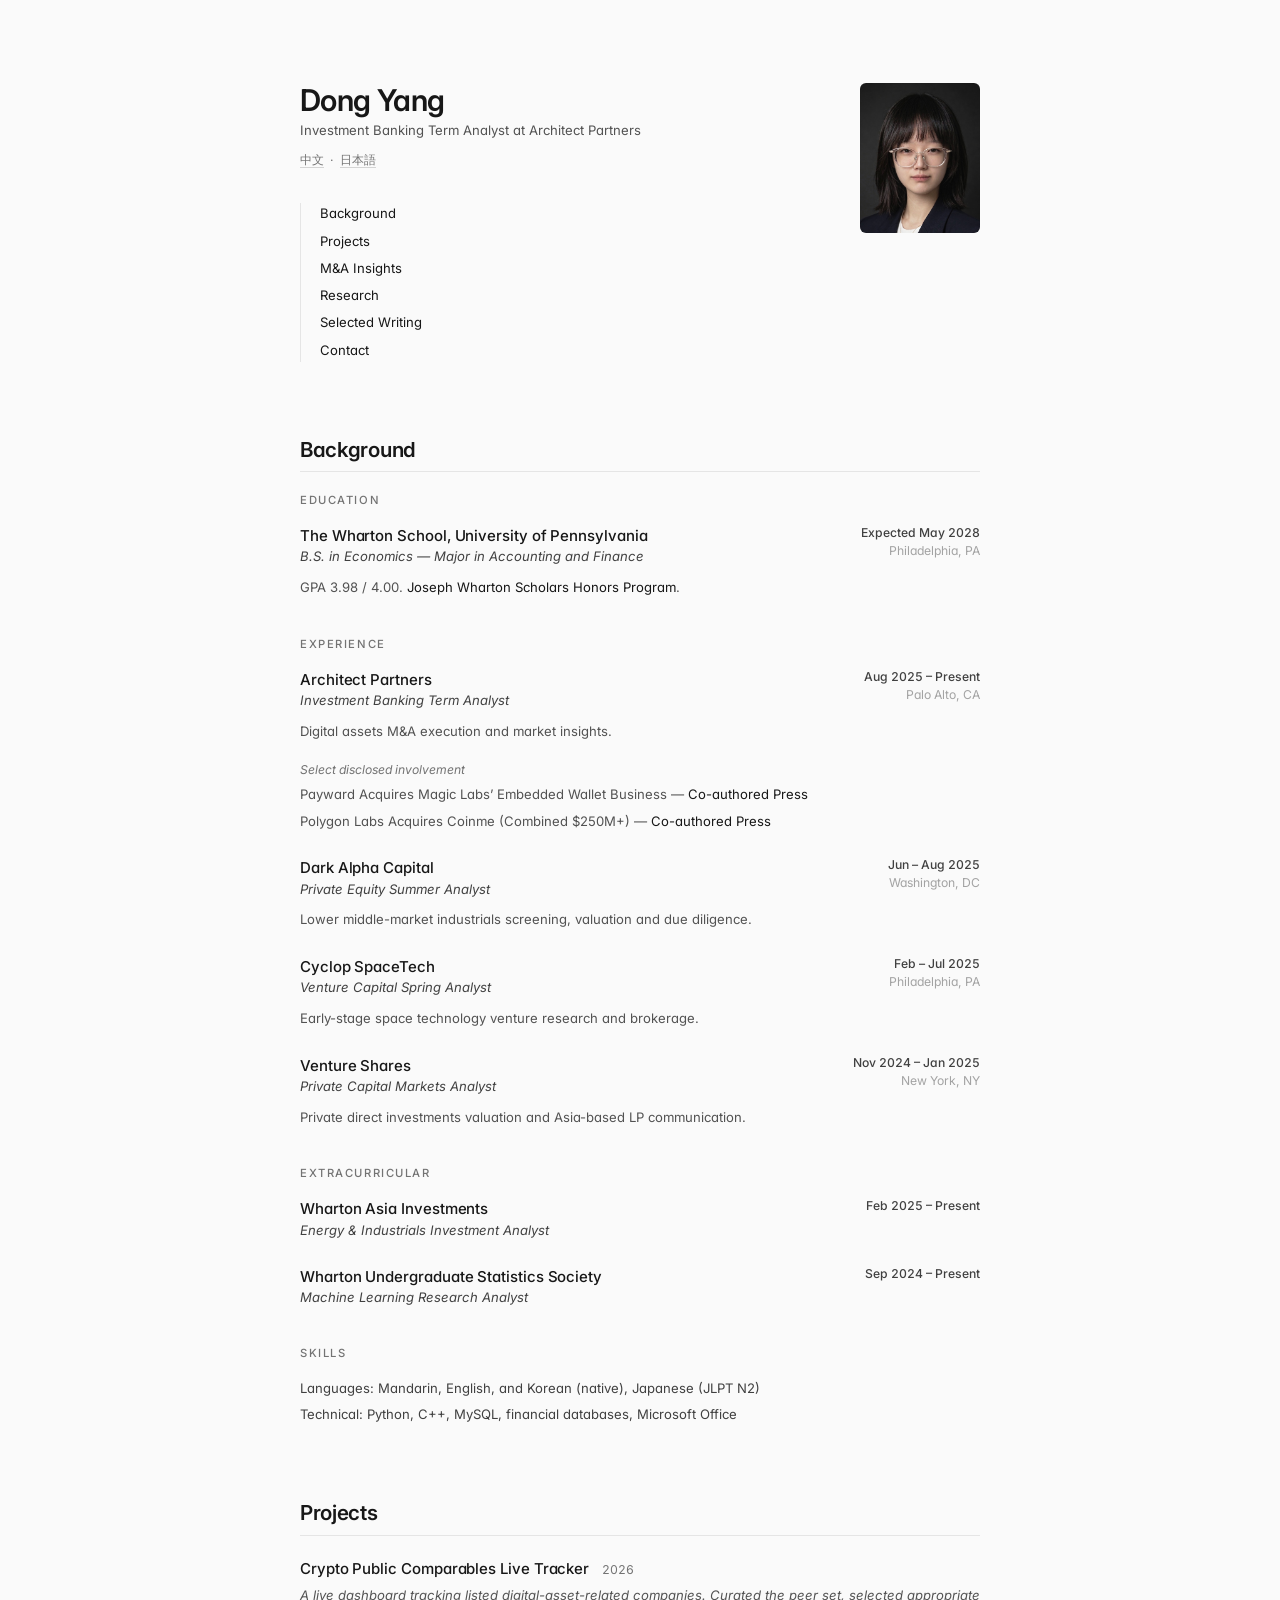
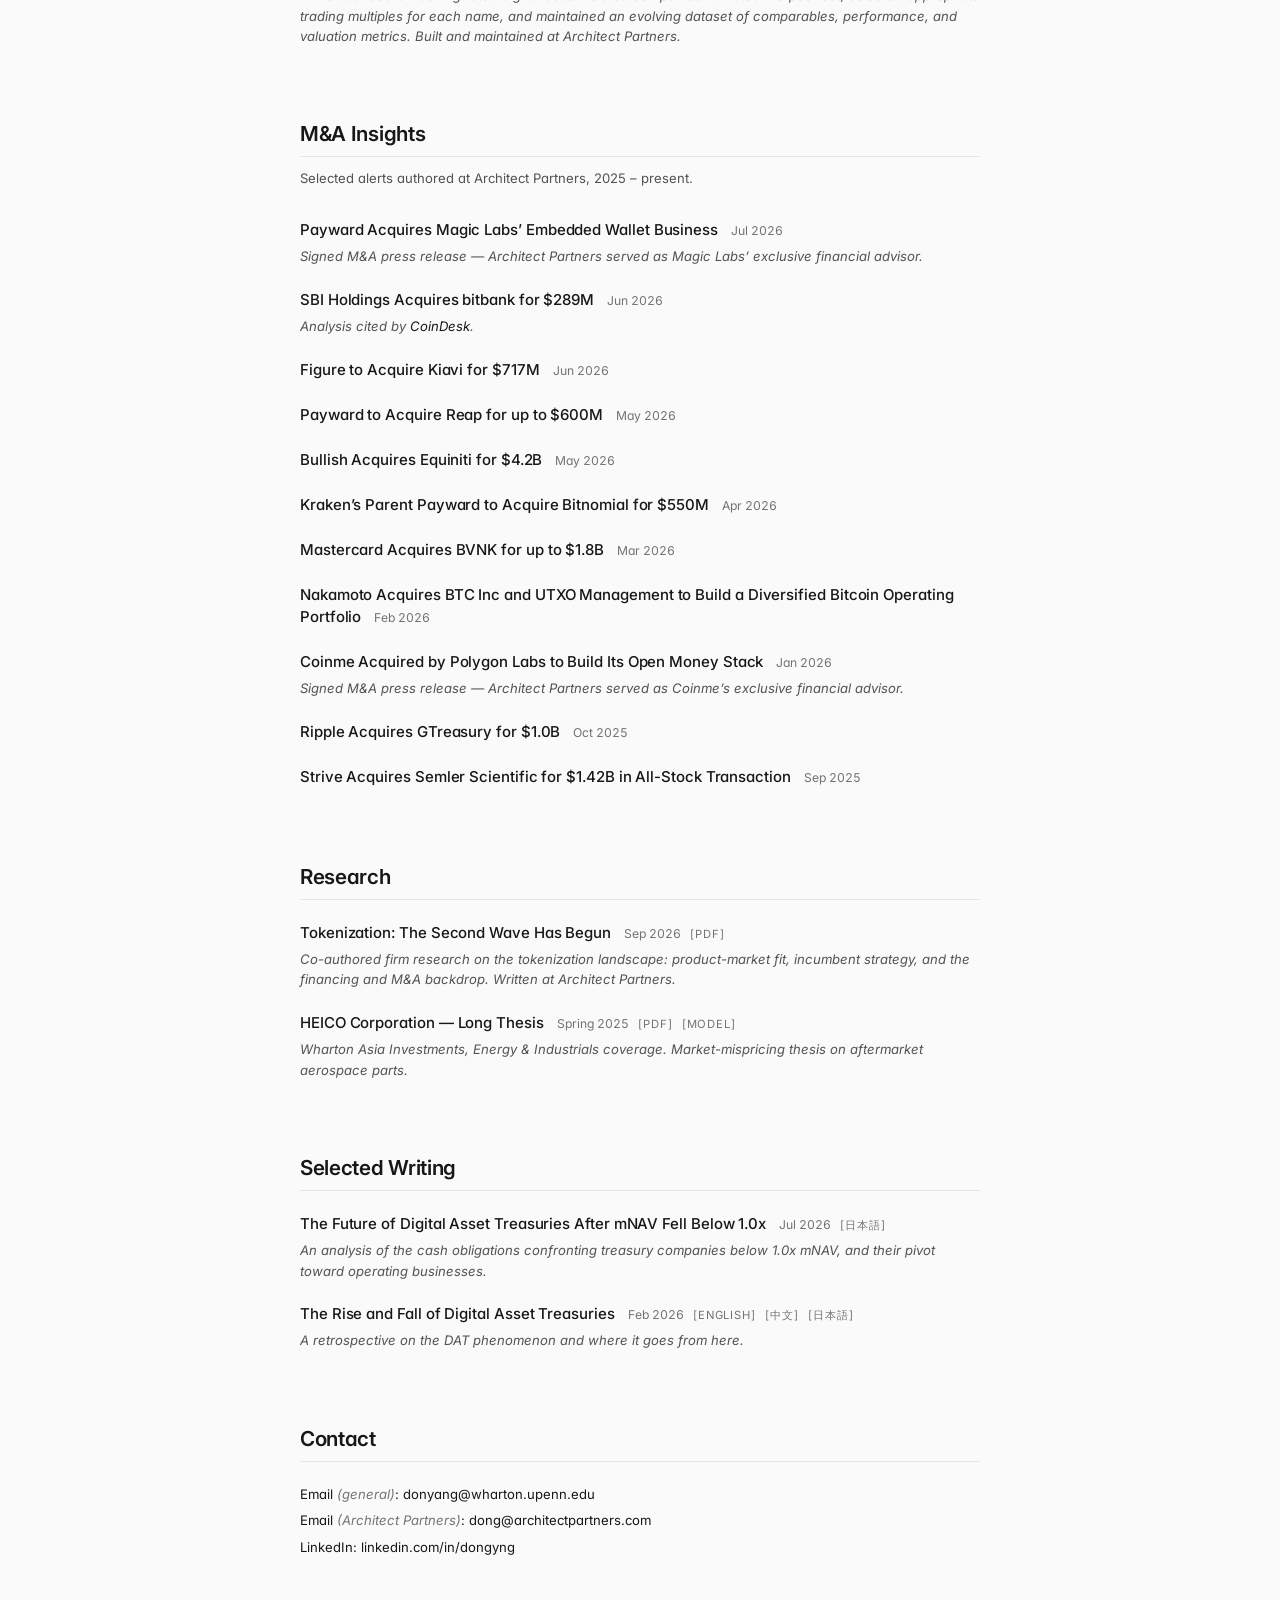
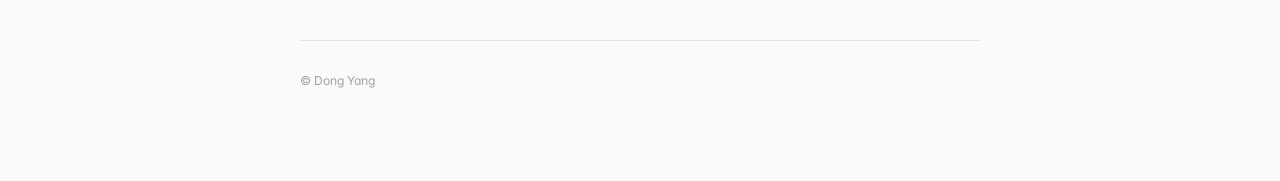
==== index.html @ 2bce7061 "正式上线 Tokenization 报告：恢复 Research/研究/リサーチ 合并栏目，链接更新为 September-14 正式版 Co-Authored-By: Claude Fable 5 " ====
<!DOCTYPE html>
<html lang="en" class="compact">
<head>
<meta charset="UTF-8">
<meta name="viewport" content="width=device-width, initial-scale=1.0">
<title>Dong Yang</title>
<meta name="description" content="Dong Yang — Investment Banking Term Analyst at Architect Partners">

<!-- Google tag (gtag.js) -->
<script async src="https://www.googletagmanager.com/gtag/js?id=G-03P32V69M8"></script>
<script>
  window.dataLayer = window.dataLayer || [];
  function gtag(){dataLayer.push(arguments);}
  gtag('js', new Date());

  gtag('config', 'G-03P32V69M8');
</script>
<!-- End Google tag -->

<link rel="preconnect" href="https://fonts.googleapis.com">
<link rel="preconnect" href="https://fonts.gstatic.com" crossorigin>
<link href="https://fonts.googleapis.com/css2?family=Inter:ital,wght@0,400;0,500;0,600;1,400&display=swap" rel="stylesheet">
<link rel="stylesheet" href="style.css?v=21">
</head>
<body>
<main>

<header class="masthead">
  <div class="masthead-text">
    <h1>Dong Yang</h1>
    <p class="tagline"><em>Investment Banking Term Analyst at Architect Partners</em></p>
    <p class="masthead-download"><a href="zh/">中文</a> &nbsp;·&nbsp; <a href="ja/">日本語</a></p>
    <nav>
      <a href="#background">Background</a>
      <a href="#projects">Projects</a>
      <a href="#insights">M&amp;A Insights</a>
      <a href="#research">Research</a>
      <a href="#writing">Selected Writing</a>
      <a href="#contact">Contact</a>
    </nav>
  </div>
  <img class="masthead-portrait" src="assets/portrait.jpg?v=3" alt="Dong Yang">
</header>

<section id="background">
  <h2>Background</h2>

  <h3 class="section-label">Education</h3>
  <article class="entry">
    <div class="entry-head">
      <div class="entry-head-left">
        <h4><a href="https://www.wharton.upenn.edu/">The Wharton School, <span class="nowrap-mobile">University of Pennsylvania</span></a></h4>
        <p class="subtitle">B.S. in Economics — Major in <span class="nowrap-mobile">Accounting and Finance</span></p>
      </div>
      <div class="entry-meta">
        <span class="date">Expected May 2028</span>
        <span class="location">Philadelphia, PA</span>
      </div>
    </div>
    <p>GPA 3.98 / 4.00. <a class="nowrap-mobile" href="https://undergrad-inside.wharton.upenn.edu/jws/">Joseph Wharton Scholars Honors Program</a>.</p>
  </article>

  <h3 class="section-label">Experience</h3>
  <article class="entry">
    <div class="entry-head">
      <div class="entry-head-left">
        <h4>Architect Partners</h4>
        <p class="role">Investment Banking Term Analyst</p>
      </div>
      <div class="entry-meta">
        <span class="date">Aug 2025 – Present</span>
        <span class="location">Palo Alto, CA</span>
      </div>
    </div>
    <p>Digital assets M&amp;A execution and market insights.</p>
    <p class="entry-subhead">Select disclosed involvement</p>
    <p class="disclosure">Payward Acquires Magic Labs&rsquo; Embedded Wallet Business — <a href="https://architectpartners.com/wp-content/uploads/2026/07/Magic-Labs-_-Payward-MA-Alert.pdf">Co-authored Press</a></p>
    <p class="disclosure">Polygon Labs Acquires Coinme (Combined $250M+) — <a href="https://architectpartners.com/wp-content/uploads/2026/01/Polygon-_-Coinme-MA-Alert.pdf">Co-authored Press</a></p>
  </article>

  <article class="entry">
    <div class="entry-head">
      <div class="entry-head-left">
        <h4>Dark Alpha Capital</h4>
        <p class="role">Private Equity Summer Analyst</p>
      </div>
      <div class="entry-meta">
        <span class="date">Jun – Aug 2025</span>
        <span class="location">Washington, DC</span>
      </div>
    </div>
    <p>Lower middle-market industrials screening, valuation and due diligence.</p>
  </article>

  <article class="entry">
    <div class="entry-head">
      <div class="entry-head-left">
        <h4>Cyclop SpaceTech</h4>
        <p class="role">Venture Capital Spring Analyst</p>
      </div>
      <div class="entry-meta">
        <span class="date">Feb – Jul 2025</span>
        <span class="location">Philadelphia, PA</span>
      </div>
    </div>
    <p>Early-stage space technology venture research and brokerage.</p>
  </article>

  <article class="entry">
    <div class="entry-head">
      <div class="entry-head-left">
        <h4>Venture Shares</h4>
        <p class="role">Private Capital Markets Analyst</p>
      </div>
      <div class="entry-meta">
        <span class="date">Nov 2024 – Jan 2025</span>
        <span class="location">New York, NY</span>
      </div>
    </div>
    <p>Private direct investments valuation and Asia-based LP communication.</p>
  </article>

  <h3 class="section-label">Extracurricular</h3>
  <article class="entry">
    <div class="entry-head">
      <div class="entry-head-left">
        <h4>Wharton Asia Investments</h4>
        <p class="role">Energy &amp; Industrials Investment Analyst</p>
      </div>
      <div class="entry-meta">
        <span class="date">Feb 2025 – Present</span>
      </div>
    </div>
  </article>

  <article class="entry">
    <div class="entry-head">
      <div class="entry-head-left">
        <h4>Wharton Undergraduate Statistics Society</h4>
        <p class="role">Machine Learning Research Analyst</p>
      </div>
      <div class="entry-meta">
        <span class="date">Sep 2024 – Present</span>
      </div>
    </div>
  </article>

  <h3 class="section-label">Skills</h3>
  <p>Languages: Mandarin, English, and Korean (native), Japanese (JLPT N2)</p>
  <p>Technical: Python, C++, MySQL, financial databases, Microsoft Office</p>
</section>

<section id="projects">
  <h2>Projects</h2>

  <ul class="list">
    <li>
      <a href="https://architectpartners.com/insights/?cat=crypto-public-companies-snapshot" class="item-title">Crypto Public Comparables Live Tracker</a>
      <span class="date">2026</span>
      <p class="note"><em>A live dashboard tracking listed digital-asset-related companies. Curated the peer set, selected appropriate trading multiples for each name, and maintained an evolving dataset of comparables, performance, and valuation metrics. Built and maintained at Architect Partners.</em></p>
    </li>
  </ul>
</section>

<section id="insights">
  <h2>M&amp;A Insights</h2>
  <p class="section-intro">Selected alerts authored at Architect Partners, 2025 – present.</p>

  <ul class="list">
    <li>
      <a href="https://architectpartners.com/wp-content/uploads/2026/07/Magic-Labs-_-Payward-MA-Alert.pdf" class="item-title">Payward Acquires Magic Labs&rsquo; Embedded Wallet Business</a>
      <span class="date">Jul 2026</span>
      <p class="note"><em>Signed M&amp;A press release — Architect Partners served as Magic Labs&rsquo; exclusive financial advisor.</em></p>
    </li>
    <li>
      <a href="https://architectpartners.com/wp-content/uploads/2026/06/bitbank-_-SBI-MA-Alert.pdf" class="item-title">SBI Holdings Acquires bitbank for $289M</a>
      <span class="date">Jun 2026</span>
      <p class="note"><em>Analysis cited by <a href="https://www.coindesk.com/business/2026/06/28/sbi-s-usd289-million-bitbank-deal-is-symptomatic-of-japan-s-crypto-consolidation-architect-partners">CoinDesk</a>.</em></p>
    </li>
    <li>
      <a href="https://architectpartners.com/wp-content/uploads/2026/06/Kiavi-_-Figure-MA-Alert.pdf" class="item-title">Figure to Acquire Kiavi for $717M</a>
      <span class="date">Jun 2026</span>
    </li>
    <li>
      <a href="https://architectpartners.com/wp-content/uploads/2026/05/Payward-_-Reap-MA-Alert.pdf" class="item-title">Payward to Acquire Reap for up to $600M</a>
      <span class="date">May 2026</span>
    </li>
    <li>
      <a href="https://architectpartners.com/wp-content/uploads/2026/05/Bullish-_-Equiniti-MA-Alert.pdf" class="item-title">Bullish Acquires Equiniti for $4.2B</a>
      <span class="date">May 2026</span>
    </li>
    <li>
      <a href="https://architectpartners.com/wp-content/uploads/2026/04/Kraken-_-Bitnomial-MA-Alert.pdf" class="item-title">Kraken’s Parent Payward to Acquire Bitnomial for $550M</a>
      <span class="date">Apr 2026</span>
    </li>
    <li>
      <a href="https://architectpartners.com/wp-content/uploads/2026/03/Mastercard-_-BVNK-MA-Alert.pdf" class="item-title">Mastercard Acquires BVNK for up to $1.8B</a>
      <span class="date">Mar 2026</span>
    </li>
    <li>
      <a href="https://architectpartners.com/wp-content/uploads/2026/02/Nakamoto-_-BTC-Inc-UTXO-MA-Alert.pdf" class="item-title">Nakamoto Acquires BTC Inc and UTXO Management to Build a Diversified Bitcoin Operating Portfolio</a>
      <span class="date">Feb 2026</span>
    </li>
    <li>
      <a href="https://architectpartners.com/wp-content/uploads/2026/01/Polygon-_-Coinme-MA-Alert.pdf" class="item-title">Coinme Acquired by Polygon Labs to Build Its Open Money Stack</a>
      <span class="date">Jan 2026</span>
      <p class="note"><em>Signed M&amp;A press release — Architect Partners served as Coinme’s exclusive financial advisor.</em></p>
    </li>
    <li>
      <a href="https://architectpartners.com/wp-content/uploads/2025/10/Ripple-_-GTreasury-MA-Alert.pdf" class="item-title">Ripple Acquires GTreasury for $1.0B</a>
      <span class="date">Oct 2025</span>
    </li>
    <li>
      <a href="https://architectpartners.com/wp-content/uploads/2025/09/Strive-_-Semler-Scientific-MA-Alert.pdf" class="item-title">Strive Acquires Semler Scientific for $1.42B in All-Stock Transaction</a>
      <span class="date">Sep 2025</span>
    </li>
  </ul>
</section>

<section id="research">
  <h2>Research</h2>

  <ul class="list">
    <li>
      <a href="https://architectpartners.com/wp-content/uploads/2026/09/Tokenization_-The-Second-Wave-Has-Begun-September-14-2026.pdf" class="item-title">Tokenization: The Second Wave Has Begun</a>
      <span class="date">Sep 2026</span>
      <a href="https://architectpartners.com/wp-content/uploads/2026/09/Tokenization_-The-Second-Wave-Has-Begun-September-14-2026.pdf" class="pdf-tag">[PDF]</a>
      <p class="note"><em>Co-authored firm research on the tokenization landscape: product-market fit, incumbent strategy, and the financing and M&amp;A backdrop. Written at Architect Partners.</em></p>
    </li>
    <li>
      <a href="assets/research/HEICO-Stock-Pitch-S25.pdf" class="item-title">HEICO Corporation — Long Thesis</a>
      <span class="date">Spring 2025</span>
      <a href="assets/research/HEICO-Stock-Pitch-S25.pdf" class="pdf-tag">[PDF]</a>
      <a href="assets/research/HEICO-Model.xlsx" class="pdf-tag">[Model]</a>
      <p class="note"><em>Wharton Asia Investments, Energy &amp; Industrials coverage. Market-mispricing thesis on aftermarket aerospace parts.</em></p>
    </li>
  </ul>
</section>

<section id="writing">
  <h2>Selected Writing</h2>

  <ul class="list">
    <li>
      <a href="https://note.com/donyang0407/n/n8c57a7855488" class="item-title">The Future of Digital Asset Treasuries After mNAV Fell Below 1.0x</a>
      <span class="date">Jul 2026</span>
      <a href="https://note.com/donyang0407/n/n8c57a7855488" class="pdf-tag">[日本語]</a>
      <p class="note"><em>An analysis of the cash obligations confronting treasury companies below 1.0x mNAV, and their pivot toward operating businesses.</em></p>
    </li>
    <li>
      <a href="writing/dat-rise-and-fall/" class="item-title">The Rise and Fall of Digital Asset Treasuries</a>
      <span class="date">Feb 2026</span>
      <a href="writing/dat-rise-and-fall/" class="pdf-tag">[English]</a>
      <a href="writing/dat-rise-and-fall-zh/" class="pdf-tag">[中文]</a>
      <a href="writing/dat-rise-and-fall-ja/" class="pdf-tag">[日本語]</a>
      <p class="note"><em>A retrospective on the DAT phenomenon and where it goes from here.</em></p>
    </li>
  </ul>
</section>

<section id="contact">
  <h2>Contact</h2>
  <p>Email <em>(general)</em>: <a href="mailto:donyang@wharton.upenn.edu">donyang@wharton.upenn.edu</a></p>
  <p>Email <em>(Architect Partners)</em>: <a href="mailto:dong@architectpartners.com">dong@architectpartners.com</a></p>
  <p>LinkedIn: <a href="https://www.linkedin.com/in/dongyng/">linkedin.com/in/dongyng</a></p>
</section>

<footer>
  <p>&copy; Dong Yang</p>
</footer>

</main>
</body>
</html>
---- style.css ----
/* ============================================
   Dong Yang — personal site
   Typography hierarchy (Inter):
     h1  masthead name           2rem      weight 600
     h2  section heading         1.375rem  weight 600  + hairline rule
     h3  section-label           0.75rem   uppercase tracked, weight 500
     h4  entry title             1rem      weight 500
     body / description          0.9375rem weight 400
     date / location / tag       0.8125rem weight 400  grey
   ============================================ */

html {
  scroll-behavior: smooth;
}

body {
  font-family: "Inter", -apple-system, BlinkMacSystemFont, "Segoe UI", Roboto, Helvetica, Arial, sans-serif;
  font-size: 16px;
  line-height: 1.6;
  color: #171717;
  background: #fafafa;
  margin: 0;
  padding: 0;
  -webkit-font-smoothing: antialiased;
  -moz-osx-font-smoothing: grayscale;
  text-rendering: optimizeLegibility;
  font-feature-settings: "kern", "liga", "cv11";
}

/* Compact scale — one notch smaller overall (English homepage) */
html.compact {
  font-size: 15px;
}

html.compact body {
  font-size: 1rem;
}

main {
  max-width: 680px;
  margin: 0 auto;
  padding: 5.5rem 1.75rem 6rem;
}

/* ---------- Links ---------- */

a {
  color: #171717;
  text-decoration: none;
  border-bottom: 1px solid transparent;
  transition: border-color 120ms ease;
}

a:hover {
  border-bottom-color: #171717;
}

/* ---------- Masthead ---------- */

.masthead {
  display: flex;
  justify-content: space-between;
  align-items: flex-start;
  gap: 2.5rem;
  margin-bottom: 5rem;
}

.masthead-text {
  flex: 1;
  min-width: 0;
}

.masthead-portrait {
  width: 120px;
  height: 150px;
  object-fit: cover;
  border-radius: 6px;
  flex-shrink: 0;
  display: block;
}

.furigana {
  font-size: 0.75rem;
  font-weight: 400;
  color: #a3a3a3;
  letter-spacing: 0.06em;
  margin: 0 0 0.1rem;
  line-height: 1.2;
}

.masthead h1 {
  font-size: 2rem;
  font-weight: 600;
  margin: 0 0 0.2rem;
  letter-spacing: -0.02em;
  line-height: 1.15;
  color: #171717;
}

.masthead h1 .name-romanized {
  font-size: 0.65em;
  font-weight: 500;
  color: #525252;
  letter-spacing: -0.005em;
  margin-left: 0.15em;
}

.masthead .tagline {
  margin: 0 0 0.6rem;
  font-size: 0.875rem;
  color: #525252;
}

.masthead .tagline em {
  font-style: normal;
}

.masthead-download {
  margin: 0 0 2.25rem;
  font-size: 0.8125rem;
  color: #737373;
}

.masthead-download a {
  color: #737373;
  border-bottom: 1px solid #d4d4d4;
}

.masthead-download a:hover {
  color: #171717;
  border-bottom-color: #171717;
}

.masthead nav {
  display: flex;
  flex-direction: column;
  gap: 0.35rem;
  padding-left: 1.25rem;
  border-left: 1px solid #e5e5e5;
}

.masthead nav a {
  font-size: 0.875rem;
  color: #171717;
}

/* ---------- Sections ---------- */

section {
  margin-bottom: 5rem;
}

section > h2 {
  font-size: 1.375rem;
  font-weight: 600;
  margin: 0 0 1.5rem;
  padding-bottom: 0.6rem;
  border-bottom: 1px solid #e5e5e5;
  letter-spacing: -0.015em;
  line-height: 1.25;
  color: #171717;
}

/* Italic descriptive line right under a section h2 */
.section-intro {
  color: #525252;
  font-size: 0.875rem;
  margin: -0.75rem 0 2rem;
}

/* Small-caps labels for internal groups (Education, Experience, Skills…) */
.section-label {
  font-size: 0.75rem;
  font-weight: 500;
  text-transform: uppercase;
  letter-spacing: 0.14em;
  color: #737373;
  margin: 2.75rem 0 1.25rem;
  line-height: 1;
}

section > h2 + .section-label,
.section-intro + .section-label {
  margin-top: 0.25rem;
}

/* ---------- Default paragraph inside a section (e.g. Skills) ---------- */

section > p {
  margin: 0.35rem 0;
  font-size: 0.875rem;
  color: #404040;
  line-height: 1.6;
}

/* ---------- Resume entries ---------- */

.entry {
  margin: 0 0 1.75rem;
}

.entry:last-of-type {
  margin-bottom: 0;
}

.entry-head {
  display: flex;
  justify-content: space-between;
  align-items: flex-start;
  gap: 1.5rem;
  margin-bottom: 0.75rem;
}

.entry-head-left {
  flex: 1;
  min-width: 0;
}

.entry-head h4 {
  font-size: 1rem;
  font-weight: 500;
  margin: 0;
  line-height: 1.4;
  color: #171717;
  letter-spacing: -0.005em;
}

.entry-meta {
  display: flex;
  flex-direction: column;
  align-items: flex-end;
  gap: 0.15rem;
  white-space: nowrap;
  text-align: right;
  flex-shrink: 0;
}

.entry-meta .date {
  font-size: 0.8125rem;
  color: #404040;
  font-variant-numeric: tabular-nums;
  line-height: 1.3;
  white-space: nowrap;
  font-weight: 500;
}

.entry-meta .location {
  font-size: 0.8125rem;
  color: #a3a3a3;
  line-height: 1.3;
  white-space: nowrap;
}

.entry .subtitle,
.entry .role {
  color: #404040;
  font-size: 0.875rem;
  margin: 0.1rem 0 0;
  font-style: italic;
  line-height: 1.4;
}

.entry p.entry-subhead {
  font-style: italic;
  font-size: 0.8125rem;
  color: #737373;
  margin: 1.35rem 0 0.4rem;
  line-height: 1.4;
}

.entry p {
  margin: 0;
  font-size: 0.875rem;
  color: #525252;
  line-height: 1.55;
}

.entry p.disclosure {
  margin-top: 0.4rem;
}

.entry p.disclosure em {
  color: #737373;
  font-style: italic;
}

.entry p.disclosure a {
  white-space: nowrap;
}

.pdf-link {
  margin-top: 2.5rem;
  font-size: 0.875rem;
}

.pdf-link a {
  color: #171717;
  border-bottom: 1px solid #a3a3a3;
}

.pdf-link a:hover {
  border-bottom-color: #171717;
}

/* ---------- Lists (M&A / Research / Writing) ---------- */

.list {
  list-style: none;
  padding: 0;
  margin: 0;
}

.list li {
  margin: 0 0 1.5rem;
  line-height: 1.5;
}

.list li:last-child {
  margin-bottom: 0;
}

.list .item-title {
  font-size: 1rem;
  font-weight: 500;
  color: #171717;
  line-height: 1.4;
  letter-spacing: -0.005em;
}

.list .date {
  font-size: 0.8125rem;
  color: #737373;
  margin-left: 0.6rem;
  white-space: nowrap;
  font-variant-numeric: tabular-nums;
}

.list .pdf-tag {
  font-size: 0.75rem;
  color: #737373;
  text-transform: uppercase;
  letter-spacing: 0.08em;
  margin-left: 0.35rem;
  border-bottom: 1px solid transparent;
}

.list .pdf-tag:hover {
  border-bottom-color: #737373;
}

.list .note {
  color: #525252;
  margin: 0.3rem 0 0;
  font-size: 0.875rem;
  line-height: 1.55;
}

/* ---------- Contact ---------- */

#contact p {
  margin: 0.35rem 0;
  color: #171717;
  font-size: 0.875rem;
}

#contact p em {
  color: #737373;
  font-style: italic;
}

/* ---------- Footer ---------- */

footer {
  margin-top: 5.5rem;
  padding-top: 2rem;
  border-top: 1px solid #e5e5e5;
  font-size: 0.8125rem;
  color: #a3a3a3;
}

footer p {
  margin: 0;
}

/* ---------- CJK typography overrides ---------- */
/* CJK (Chinese / Japanese) has no italic convention — strip it on those pages */
html[lang="zh-CN"] em,
html[lang="zh-CN"] .entry .role,
html[lang="zh-CN"] .entry .subtitle,
html[lang="zh-CN"] .entry p.disclosure em,
html[lang="zh-CN"] .entry p.entry-subhead,
html[lang="zh-CN"] .section-intro,
html[lang="zh-CN"] #contact p em,
html[lang="zh-CN"] .reader-footer p,
html[lang="zh-CN"] .reader article em,
html[lang="ja"] em,
html[lang="ja"] .entry .role,
html[lang="ja"] .entry .subtitle,
html[lang="ja"] .entry p.disclosure em,
html[lang="ja"] .entry p.entry-subhead,
html[lang="ja"] .section-intro,
html[lang="ja"] #contact p em,
html[lang="ja"] .reader-footer p,
html[lang="ja"] .reader article em {
  font-style: normal;
}

/* ---------- Responsive ---------- */

@media (max-width: 600px) {
  /* CJK-specific: reduce base size + open up line-height so Chinese/Japanese
     characters don't feel packed together on narrow screens */
  html[lang="zh-CN"],
  html[lang="ja"] {
    font-size: 15px;
  }

  html[lang="zh-CN"] body,
  html[lang="ja"] body {
    line-height: 1.75;
  }

  main {
    padding: 3.5rem 1.25rem 4rem;
  }

  .masthead {
    gap: 1.25rem;
    margin-bottom: 3.5rem;
  }

  .masthead-portrait {
    width: 80px;
    height: 100px;
  }

  .list .date {
    margin-left: 0;
  }

  .nowrap-mobile {
    white-space: nowrap;
  }

  .masthead h1 {
    font-size: 1.75rem;
  }

  .masthead .tagline {
    margin-bottom: 2rem;
  }

  section {
    margin-bottom: 3.5rem;
  }

  section > h2 {
    font-size: 1.25rem;
    margin-bottom: 1.25rem;
  }

  .entry-head {
    flex-direction: column;
    gap: 0.2rem;
  }

  .entry-meta {
    flex-direction: row;
    align-items: flex-start;
    gap: 0.5rem;
    text-align: left;
  }

  .entry-meta .location::before {
    content: "·";
    margin-right: 0.5rem;
    color: #a3a3a3;
  }

  .section-label {
    margin-top: 2rem;
  }
}
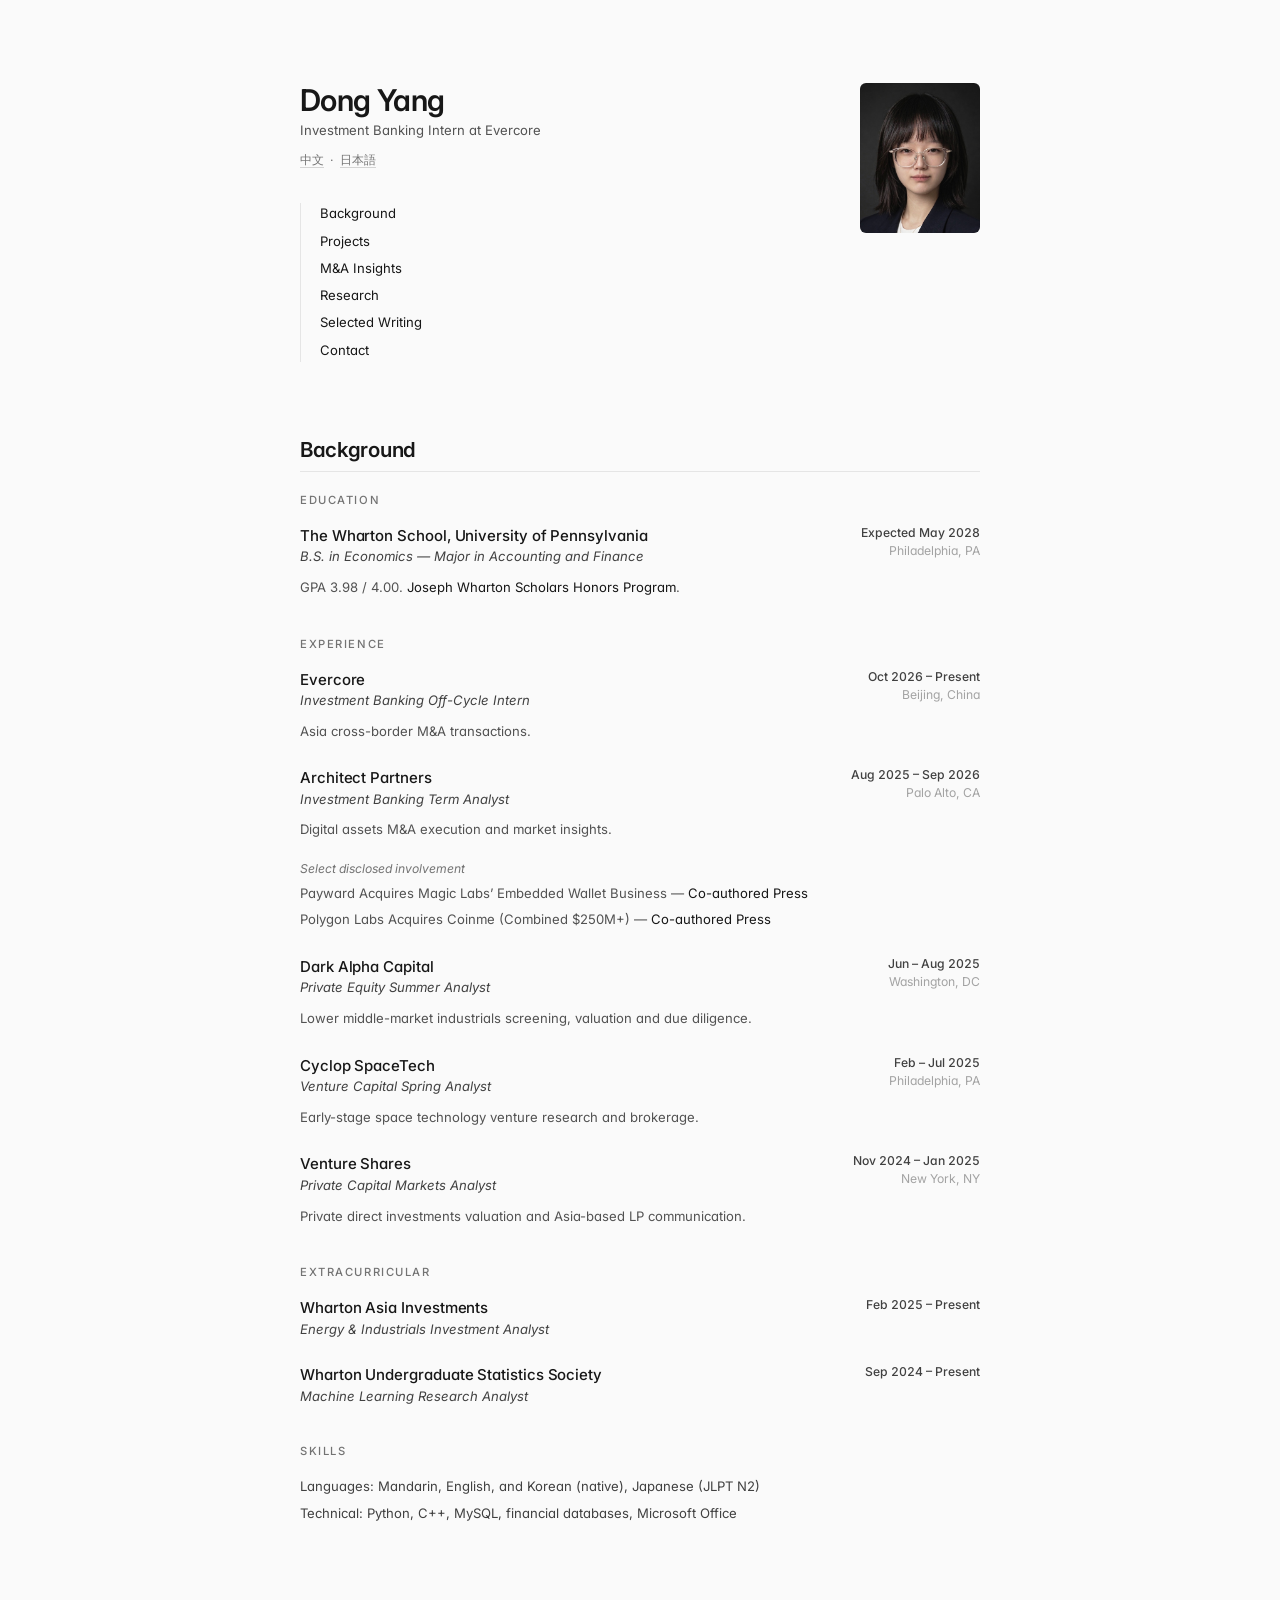
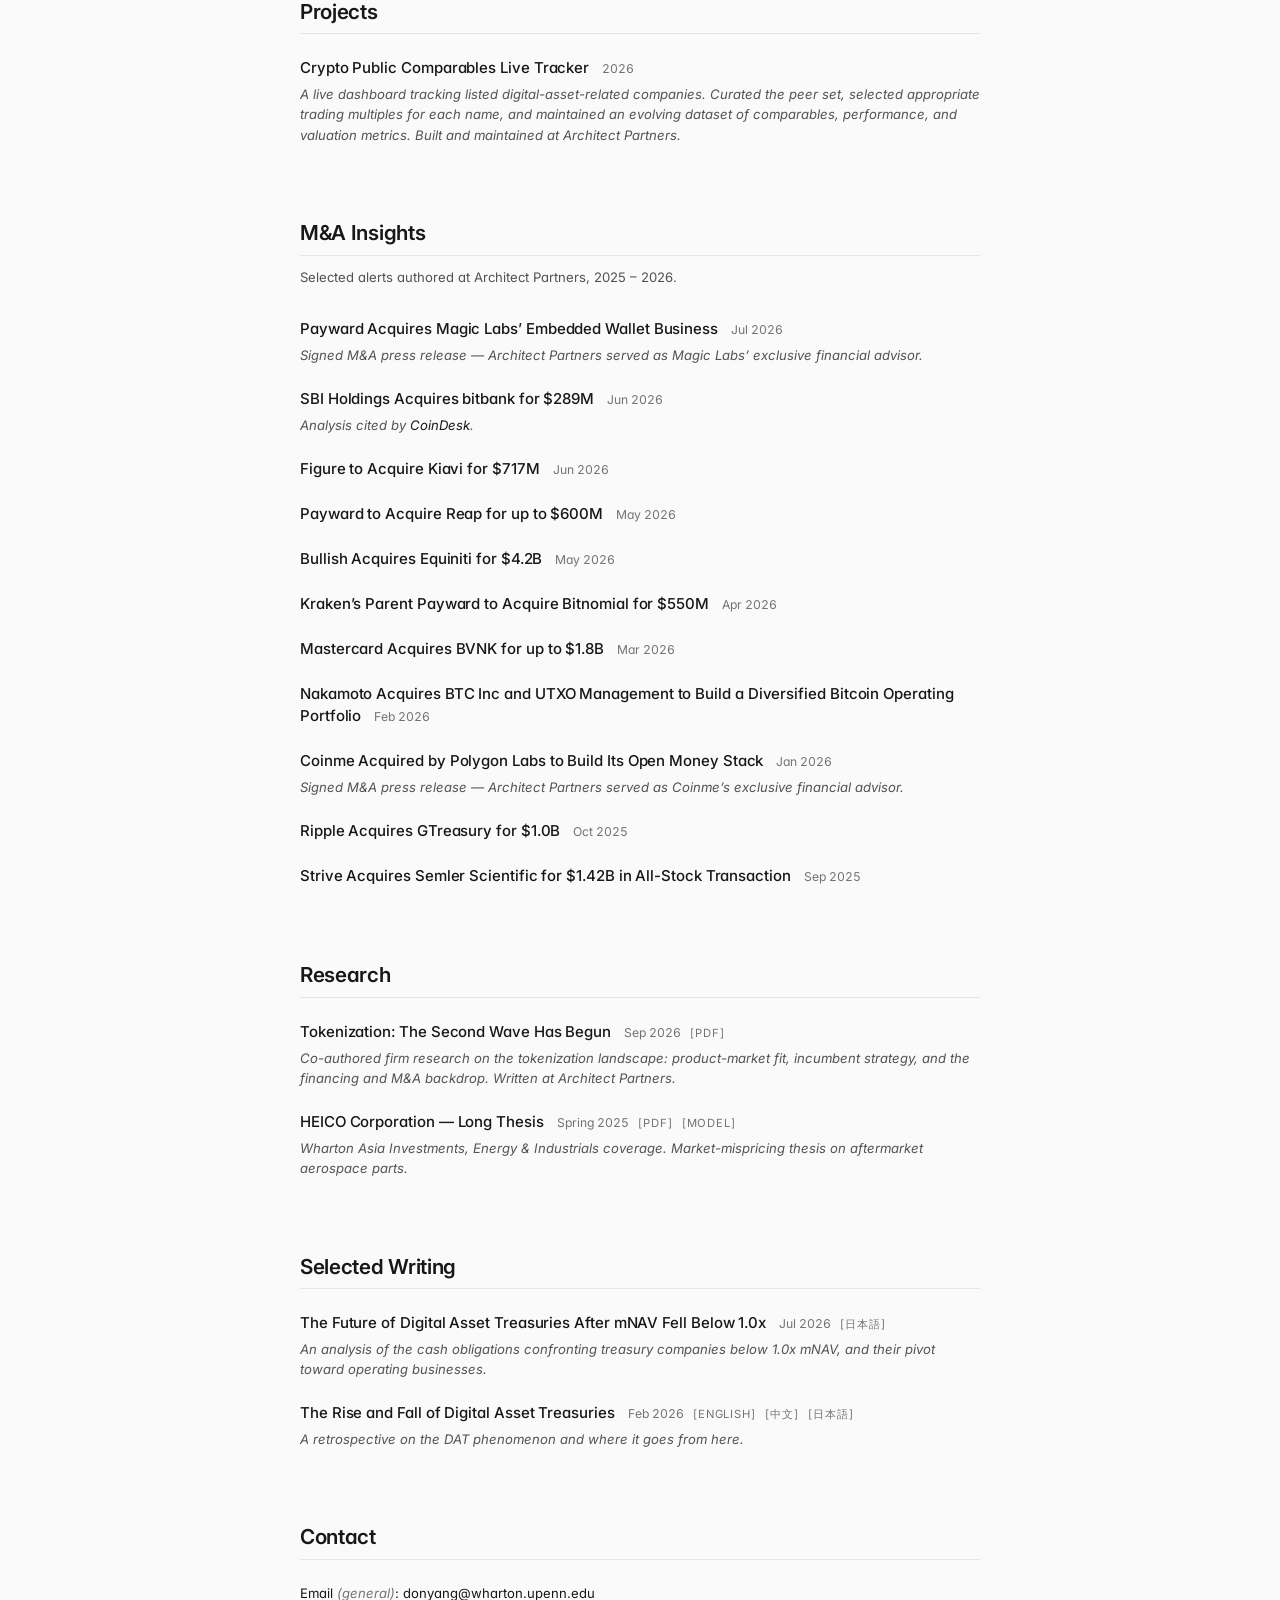
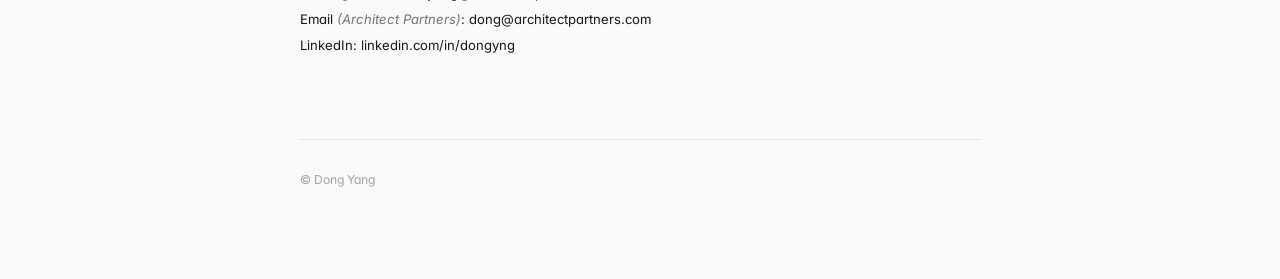
==== commit 9a3c56be: "经历更新：新增 Evercore 投行 Off-Cycle 实习（Oct 2026 至今，北京，亚洲跨境并购）；Architect Partners 结束于 Sep 2026（英/中/日 + arch" ====
--- a/index.html
+++ b/index.html
@@ -4,7 +4,7 @@
 <meta charset="UTF-8">
 <meta name="viewport" content="width=device-width, initial-scale=1.0">
 <title>Dong Yang</title>
-<meta name="description" content="Dong Yang — Investment Banking Term Analyst at Architect Partners">
+<meta name="description" content="Dong Yang — Investment Banking Intern at Evercore">
 
 <!-- Google tag (gtag.js) -->
 <script async src="https://www.googletagmanager.com/gtag/js?id=G-03P32V69M8"></script>
@@ -28,7 +28,7 @@
 <header class="masthead">
   <div class="masthead-text">
     <h1>Dong Yang</h1>
-    <p class="tagline"><em>Investment Banking Term Analyst at Architect Partners</em></p>
+    <p class="tagline"><em>Investment Banking Intern at Evercore</em></p>
     <p class="masthead-download"><a href="zh/">中文</a> &nbsp;·&nbsp; <a href="ja/">日本語</a></p>
     <nav>
       <a href="#background">Background</a>
@@ -64,11 +64,25 @@
   <article class="entry">
     <div class="entry-head">
       <div class="entry-head-left">
+        <h4>Evercore</h4>
+        <p class="role">Investment Banking Off-Cycle Intern</p>
+      </div>
+      <div class="entry-meta">
+        <span class="date">Oct 2026 – Present</span>
+        <span class="location">Beijing, China</span>
+      </div>
+    </div>
+    <p>Asia cross-border M&amp;A transactions.</p>
+  </article>
+
+  <article class="entry">
+    <div class="entry-head">
+      <div class="entry-head-left">
         <h4>Architect Partners</h4>
         <p class="role">Investment Banking Term Analyst</p>
       </div>
       <div class="entry-meta">
-        <span class="date">Aug 2025 – Present</span>
+        <span class="date">Aug 2025 – Sep 2026</span>
         <span class="location">Palo Alto, CA</span>
       </div>
     </div>
@@ -164,7 +178,7 @@
 
 <section id="insights">
   <h2>M&amp;A Insights</h2>
-  <p class="section-intro">Selected alerts authored at Architect Partners, 2025 – present.</p>
+  <p class="section-intro">Selected alerts authored at Architect Partners, 2025 – 2026.</p>
 
   <ul class="list">
     <li>
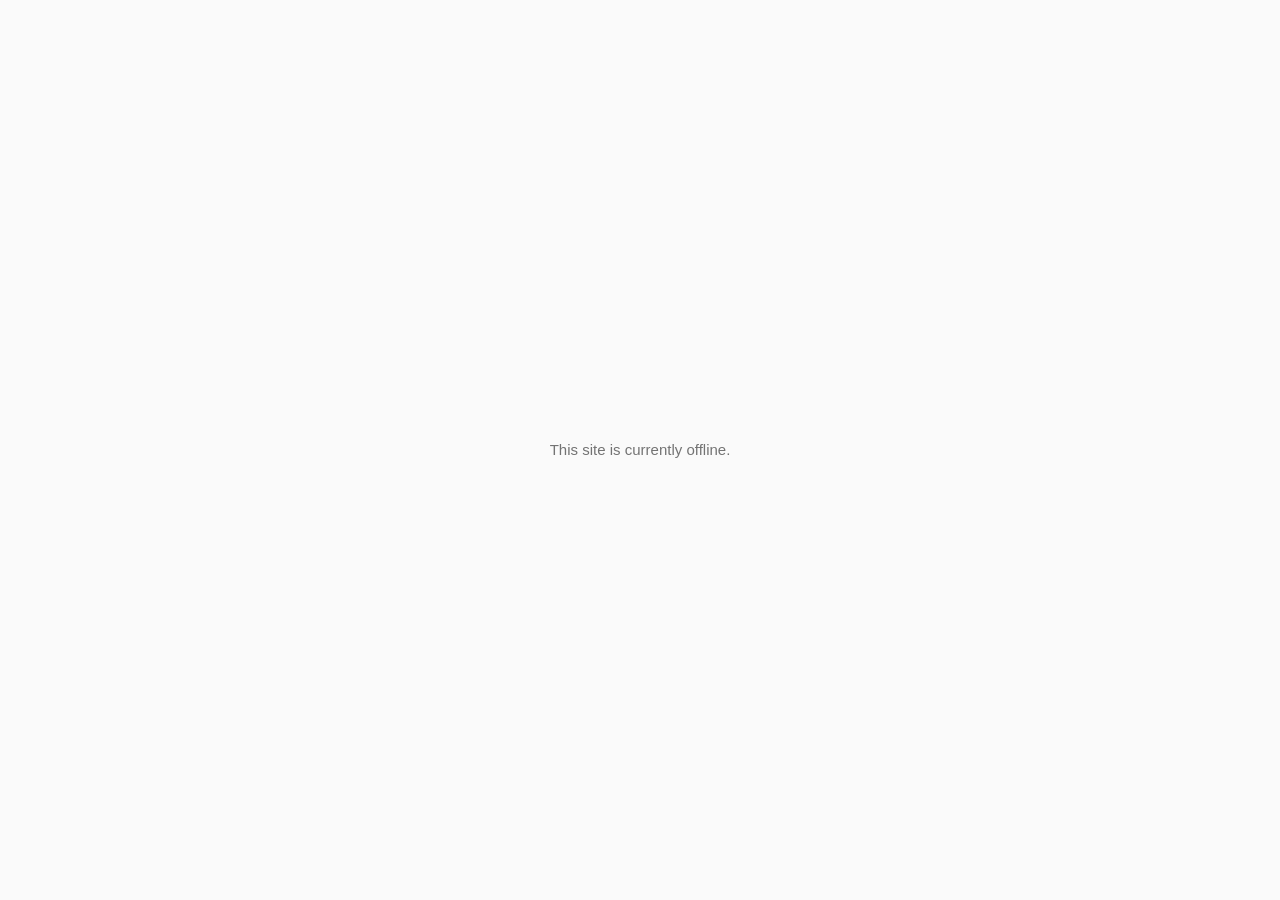
==== commit 77ceffb6: "Take site offline; replace with placeholder Co-Authored-By: Claude Opus 5.5 <noreply@anthropic.com>" ====
--- a/index.html
+++ b/index.html
@@ -1,288 +1,16 @@
 <!DOCTYPE html>
-<html lang="en" class="compact">
+<html lang="en">
 <head>
 <meta charset="UTF-8">
 <meta name="viewport" content="width=device-width, initial-scale=1.0">
-<title>Dong Yang</title>
-<meta name="description" content="Dong Yang — Investment Banking Intern at Evercore">
-
-<!-- Google tag (gtag.js) -->
-<script async src="https://www.googletagmanager.com/gtag/js?id=G-03P32V69M8"></script>
-<script>
-  window.dataLayer = window.dataLayer || [];
-  function gtag(){dataLayer.push(arguments);}
-  gtag('js', new Date());
-
-  gtag('config', 'G-03P32V69M8');
-</script>
-<!-- End Google tag -->
-
-<link rel="preconnect" href="https://fonts.googleapis.com">
-<link rel="preconnect" href="https://fonts.gstatic.com" crossorigin>
-<link href="https://fonts.googleapis.com/css2?family=Inter:ital,wght@0,400;0,500;0,600;1,400&display=swap" rel="stylesheet">
-<link rel="stylesheet" href="style.css?v=21">
+<meta name="robots" content="noindex, noarchive">
+<title>Offline</title>
+<style>
+  html, body { height: 100%; margin: 0; }
+  body { display: flex; align-items: center; justify-content: center; padding: 0 1.25rem; background: #fafafa; color: #737373; font: 15px/1.6 -apple-system, BlinkMacSystemFont, "Segoe UI", Helvetica, Arial, sans-serif; text-align: center; }
+</style>
 </head>
 <body>
-<main>
-
-<header class="masthead">
-  <div class="masthead-text">
-    <h1>Dong Yang</h1>
-    <p class="tagline"><em>Investment Banking Intern at Evercore</em></p>
-    <p class="masthead-download"><a href="zh/">中文</a> &nbsp;·&nbsp; <a href="ja/">日本語</a></p>
-    <nav>
-      <a href="#background">Background</a>
-      <a href="#projects">Projects</a>
-      <a href="#insights">M&amp;A Insights</a>
-      <a href="#research">Research</a>
-      <a href="#writing">Selected Writing</a>
-      <a href="#contact">Contact</a>
-    </nav>
-  </div>
-  <img class="masthead-portrait" src="assets/portrait.jpg?v=3" alt="Dong Yang">
-</header>
-
-<section id="background">
-  <h2>Background</h2>
-
-  <h3 class="section-label">Education</h3>
-  <article class="entry">
-    <div class="entry-head">
-      <div class="entry-head-left">
-        <h4><a href="https://www.wharton.upenn.edu/">The Wharton School, <span class="nowrap-mobile">University of Pennsylvania</span></a></h4>
-        <p class="subtitle">B.S. in Economics — Major in <span class="nowrap-mobile">Accounting and Finance</span></p>
-      </div>
-      <div class="entry-meta">
-        <span class="date">Expected May 2028</span>
-        <span class="location">Philadelphia, PA</span>
-      </div>
-    </div>
-    <p>GPA 3.98 / 4.00. <a class="nowrap-mobile" href="https://undergrad-inside.wharton.upenn.edu/jws/">Joseph Wharton Scholars Honors Program</a>.</p>
-  </article>
-
-  <h3 class="section-label">Experience</h3>
-  <article class="entry">
-    <div class="entry-head">
-      <div class="entry-head-left">
-        <h4>Evercore</h4>
-        <p class="role">Investment Banking Off-Cycle Intern</p>
-      </div>
-      <div class="entry-meta">
-        <span class="date">Oct 2026 – Present</span>
-        <span class="location">Beijing, China</span>
-      </div>
-    </div>
-    <p>Asia cross-border M&amp;A transactions.</p>
-  </article>
-
-  <article class="entry">
-    <div class="entry-head">
-      <div class="entry-head-left">
-        <h4>Architect Partners</h4>
-        <p class="role">Investment Banking Term Analyst</p>
-      </div>
-      <div class="entry-meta">
-        <span class="date">Aug 2025 – Sep 2026</span>
-        <span class="location">Palo Alto, CA</span>
-      </div>
-    </div>
-    <p>Digital assets M&amp;A execution and market insights.</p>
-    <p class="entry-subhead">Select disclosed involvement</p>
-    <p class="disclosure">Payward Acquires Magic Labs&rsquo; Embedded Wallet Business — <a href="https://architectpartners.com/wp-content/uploads/2026/07/Magic-Labs-_-Payward-MA-Alert.pdf">Co-authored Press</a></p>
-    <p class="disclosure">Polygon Labs Acquires Coinme (Combined $250M+) — <a href="https://architectpartners.com/wp-content/uploads/2026/01/Polygon-_-Coinme-MA-Alert.pdf">Co-authored Press</a></p>
-  </article>
-
-  <article class="entry">
-    <div class="entry-head">
-      <div class="entry-head-left">
-        <h4>Dark Alpha Capital</h4>
-        <p class="role">Private Equity Summer Analyst</p>
-      </div>
-      <div class="entry-meta">
-        <span class="date">Jun – Aug 2025</span>
-        <span class="location">Washington, DC</span>
-      </div>
-    </div>
-    <p>Lower middle-market industrials screening, valuation and due diligence.</p>
-  </article>
-
-  <article class="entry">
-    <div class="entry-head">
-      <div class="entry-head-left">
-        <h4>Cyclop SpaceTech</h4>
-        <p class="role">Venture Capital Spring Analyst</p>
-      </div>
-      <div class="entry-meta">
-        <span class="date">Feb – Jul 2025</span>
-        <span class="location">Philadelphia, PA</span>
-      </div>
-    </div>
-    <p>Early-stage space technology venture research and brokerage.</p>
-  </article>
-
-  <article class="entry">
-    <div class="entry-head">
-      <div class="entry-head-left">
-        <h4>Venture Shares</h4>
-        <p class="role">Private Capital Markets Analyst</p>
-      </div>
-      <div class="entry-meta">
-        <span class="date">Nov 2024 – Jan 2025</span>
-        <span class="location">New York, NY</span>
-      </div>
-    </div>
-    <p>Private direct investments valuation and Asia-based LP communication.</p>
-  </article>
-
-  <h3 class="section-label">Extracurricular</h3>
-  <article class="entry">
-    <div class="entry-head">
-      <div class="entry-head-left">
-        <h4>Wharton Asia Investments</h4>
-        <p class="role">Energy &amp; Industrials Investment Analyst</p>
-      </div>
-      <div class="entry-meta">
-        <span class="date">Feb 2025 – Present</span>
-      </div>
-    </div>
-  </article>
-
-  <article class="entry">
-    <div class="entry-head">
-      <div class="entry-head-left">
-        <h4>Wharton Undergraduate Statistics Society</h4>
-        <p class="role">Machine Learning Research Analyst</p>
-      </div>
-      <div class="entry-meta">
-        <span class="date">Sep 2024 – Present</span>
-      </div>
-    </div>
-  </article>
-
-  <h3 class="section-label">Skills</h3>
-  <p>Languages: Mandarin, English, and Korean (native), Japanese (JLPT N2)</p>
-  <p>Technical: Python, C++, MySQL, financial databases, Microsoft Office</p>
-</section>
-
-<section id="projects">
-  <h2>Projects</h2>
-
-  <ul class="list">
-    <li>
-      <a href="https://architectpartners.com/insights/?cat=crypto-public-companies-snapshot" class="item-title">Crypto Public Comparables Live Tracker</a>
-      <span class="date">2026</span>
-      <p class="note"><em>A live dashboard tracking listed digital-asset-related companies. Curated the peer set, selected appropriate trading multiples for each name, and maintained an evolving dataset of comparables, performance, and valuation metrics. Built and maintained at Architect Partners.</em></p>
-    </li>
-  </ul>
-</section>
-
-<section id="insights">
-  <h2>M&amp;A Insights</h2>
-  <p class="section-intro">Selected alerts authored at Architect Partners, 2025 – 2026.</p>
-
-  <ul class="list">
-    <li>
-      <a href="https://architectpartners.com/wp-content/uploads/2026/07/Magic-Labs-_-Payward-MA-Alert.pdf" class="item-title">Payward Acquires Magic Labs&rsquo; Embedded Wallet Business</a>
-      <span class="date">Jul 2026</span>
-      <p class="note"><em>Signed M&amp;A press release — Architect Partners served as Magic Labs&rsquo; exclusive financial advisor.</em></p>
-    </li>
-    <li>
-      <a href="https://architectpartners.com/wp-content/uploads/2026/06/bitbank-_-SBI-MA-Alert.pdf" class="item-title">SBI Holdings Acquires bitbank for $289M</a>
-      <span class="date">Jun 2026</span>
-      <p class="note"><em>Analysis cited by <a href="https://www.coindesk.com/business/2026/06/28/sbi-s-usd289-million-bitbank-deal-is-symptomatic-of-japan-s-crypto-consolidation-architect-partners">CoinDesk</a>.</em></p>
-    </li>
-    <li>
-      <a href="https://architectpartners.com/wp-content/uploads/2026/06/Kiavi-_-Figure-MA-Alert.pdf" class="item-title">Figure to Acquire Kiavi for $717M</a>
-      <span class="date">Jun 2026</span>
-    </li>
-    <li>
-      <a href="https://architectpartners.com/wp-content/uploads/2026/05/Payward-_-Reap-MA-Alert.pdf" class="item-title">Payward to Acquire Reap for up to $600M</a>
-      <span class="date">May 2026</span>
-    </li>
-    <li>
-      <a href="https://architectpartners.com/wp-content/uploads/2026/05/Bullish-_-Equiniti-MA-Alert.pdf" class="item-title">Bullish Acquires Equiniti for $4.2B</a>
-      <span class="date">May 2026</span>
-    </li>
-    <li>
-      <a href="https://architectpartners.com/wp-content/uploads/2026/04/Kraken-_-Bitnomial-MA-Alert.pdf" class="item-title">Kraken’s Parent Payward to Acquire Bitnomial for $550M</a>
-      <span class="date">Apr 2026</span>
-    </li>
-    <li>
-      <a href="https://architectpartners.com/wp-content/uploads/2026/03/Mastercard-_-BVNK-MA-Alert.pdf" class="item-title">Mastercard Acquires BVNK for up to $1.8B</a>
-      <span class="date">Mar 2026</span>
-    </li>
-    <li>
-      <a href="https://architectpartners.com/wp-content/uploads/2026/02/Nakamoto-_-BTC-Inc-UTXO-MA-Alert.pdf" class="item-title">Nakamoto Acquires BTC Inc and UTXO Management to Build a Diversified Bitcoin Operating Portfolio</a>
-      <span class="date">Feb 2026</span>
-    </li>
-    <li>
-      <a href="https://architectpartners.com/wp-content/uploads/2026/01/Polygon-_-Coinme-MA-Alert.pdf" class="item-title">Coinme Acquired by Polygon Labs to Build Its Open Money Stack</a>
-      <span class="date">Jan 2026</span>
-      <p class="note"><em>Signed M&amp;A press release — Architect Partners served as Coinme’s exclusive financial advisor.</em></p>
-    </li>
-    <li>
-      <a href="https://architectpartners.com/wp-content/uploads/2025/10/Ripple-_-GTreasury-MA-Alert.pdf" class="item-title">Ripple Acquires GTreasury for $1.0B</a>
-      <span class="date">Oct 2025</span>
-    </li>
-    <li>
-      <a href="https://architectpartners.com/wp-content/uploads/2025/09/Strive-_-Semler-Scientific-MA-Alert.pdf" class="item-title">Strive Acquires Semler Scientific for $1.42B in All-Stock Transaction</a>
-      <span class="date">Sep 2025</span>
-    </li>
-  </ul>
-</section>
-
-<section id="research">
-  <h2>Research</h2>
-
-  <ul class="list">
-    <li>
-      <a href="https://architectpartners.com/wp-content/uploads/2026/09/Tokenization_-The-Second-Wave-Has-Begun-September-14-2026.pdf" class="item-title">Tokenization: The Second Wave Has Begun</a>
-      <span class="date">Sep 2026</span>
-      <a href="https://architectpartners.com/wp-content/uploads/2026/09/Tokenization_-The-Second-Wave-Has-Begun-September-14-2026.pdf" class="pdf-tag">[PDF]</a>
-      <p class="note"><em>Co-authored firm research on the tokenization landscape: product-market fit, incumbent strategy, and the financing and M&amp;A backdrop. Written at Architect Partners.</em></p>
-    </li>
-    <li>
-      <a href="assets/research/HEICO-Stock-Pitch-S25.pdf" class="item-title">HEICO Corporation — Long Thesis</a>
-      <span class="date">Spring 2025</span>
-      <a href="assets/research/HEICO-Stock-Pitch-S25.pdf" class="pdf-tag">[PDF]</a>
-      <a href="assets/research/HEICO-Model.xlsx" class="pdf-tag">[Model]</a>
-      <p class="note"><em>Wharton Asia Investments, Energy &amp; Industrials coverage. Market-mispricing thesis on aftermarket aerospace parts.</em></p>
-    </li>
-  </ul>
-</section>
-
-<section id="writing">
-  <h2>Selected Writing</h2>
-
-  <ul class="list">
-    <li>
-      <a href="https://note.com/donyang0407/n/n8c57a7855488" class="item-title">The Future of Digital Asset Treasuries After mNAV Fell Below 1.0x</a>
-      <span class="date">Jul 2026</span>
-      <a href="https://note.com/donyang0407/n/n8c57a7855488" class="pdf-tag">[日本語]</a>
-      <p class="note"><em>An analysis of the cash obligations confronting treasury companies below 1.0x mNAV, and their pivot toward operating businesses.</em></p>
-    </li>
-    <li>
-      <a href="writing/dat-rise-and-fall/" class="item-title">The Rise and Fall of Digital Asset Treasuries</a>
-      <span class="date">Feb 2026</span>
-      <a href="writing/dat-rise-and-fall/" class="pdf-tag">[English]</a>
-      <a href="writing/dat-rise-and-fall-zh/" class="pdf-tag">[中文]</a>
-      <a href="writing/dat-rise-and-fall-ja/" class="pdf-tag">[日本語]</a>
-      <p class="note"><em>A retrospective on the DAT phenomenon and where it goes from here.</em></p>
-    </li>
-  </ul>
-</section>
-
-<section id="contact">
-  <h2>Contact</h2>
-  <p>Email <em>(general)</em>: <a href="mailto:donyang@wharton.upenn.edu">donyang@wharton.upenn.edu</a></p>
-  <p>Email <em>(Architect Partners)</em>: <a href="mailto:dong@architectpartners.com">dong@architectpartners.com</a></p>
-  <p>LinkedIn: <a href="https://www.linkedin.com/in/dongyng/">linkedin.com/in/dongyng</a></p>
-</section>
-
-<footer>
-  <p>&copy; Dong Yang</p>
-</footer>
-
-</main>
+<p>This site is currently offline.</p>
 </body>
 </html>
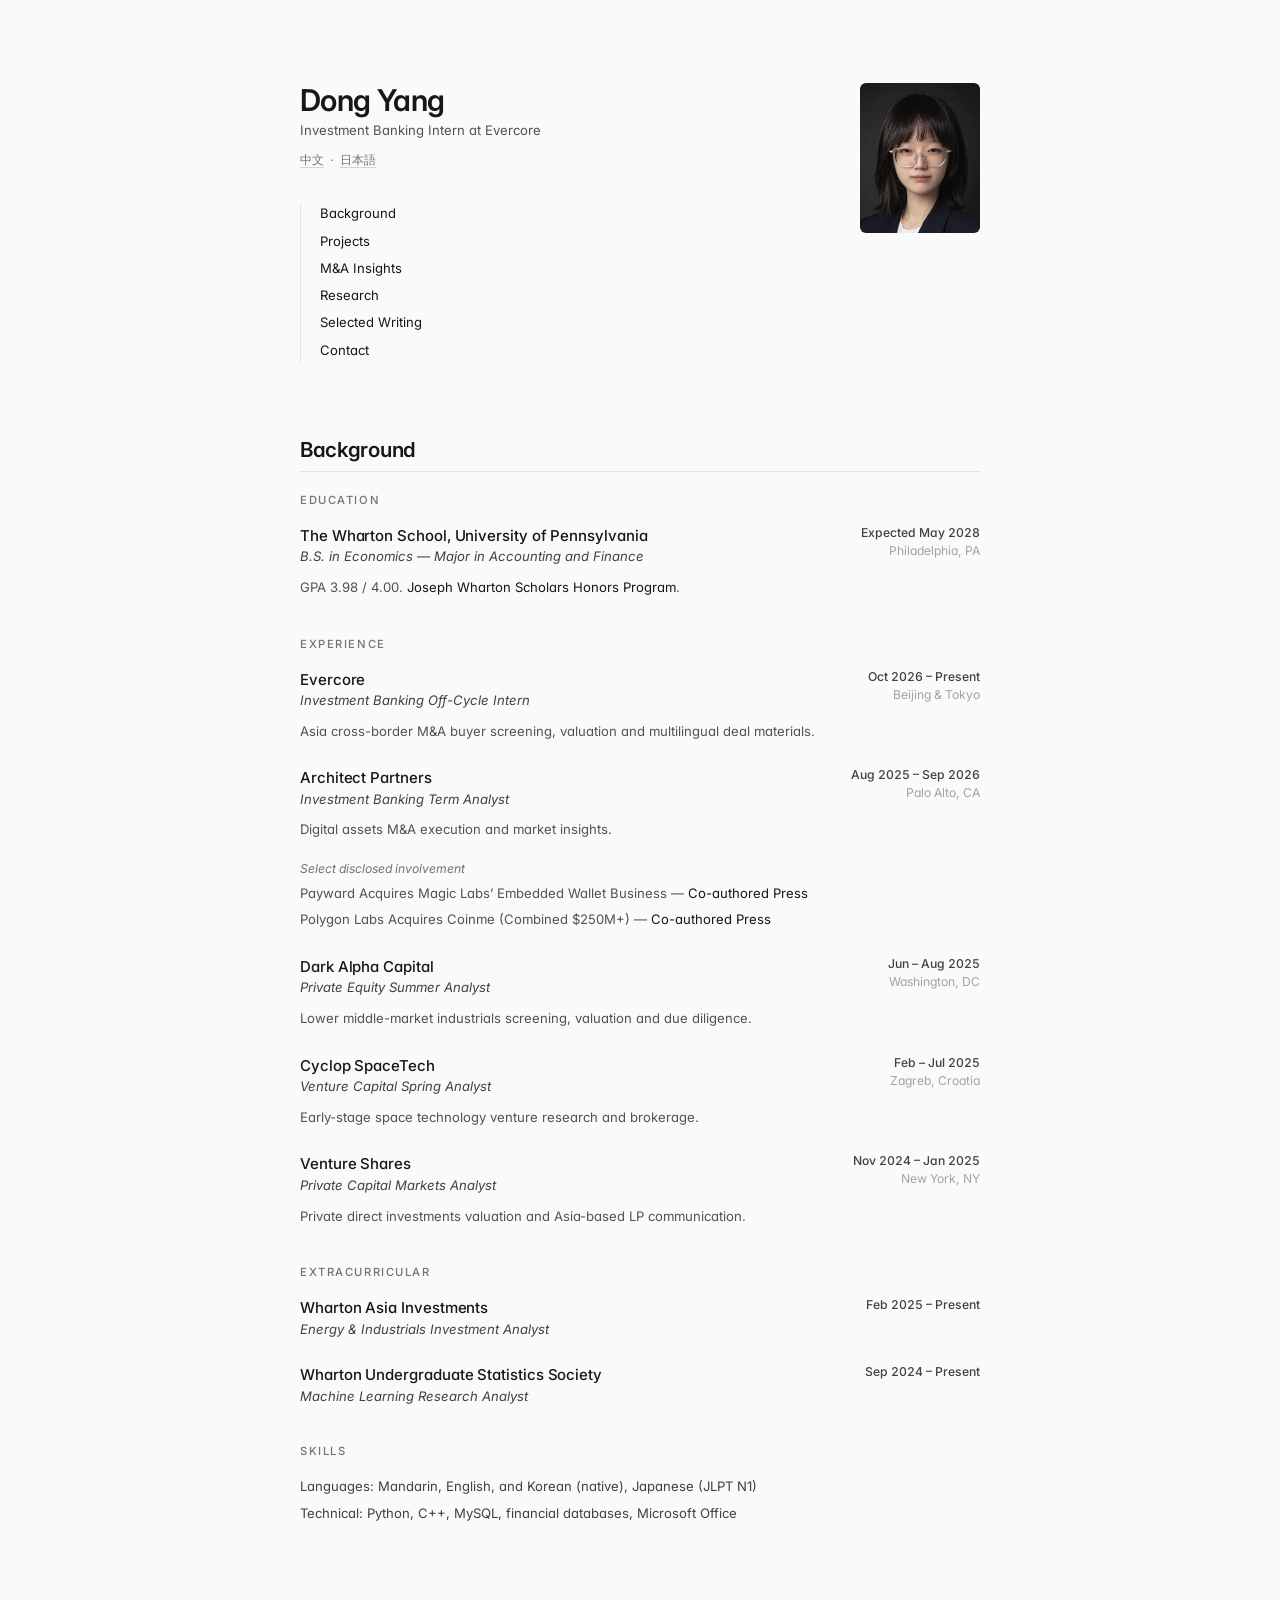
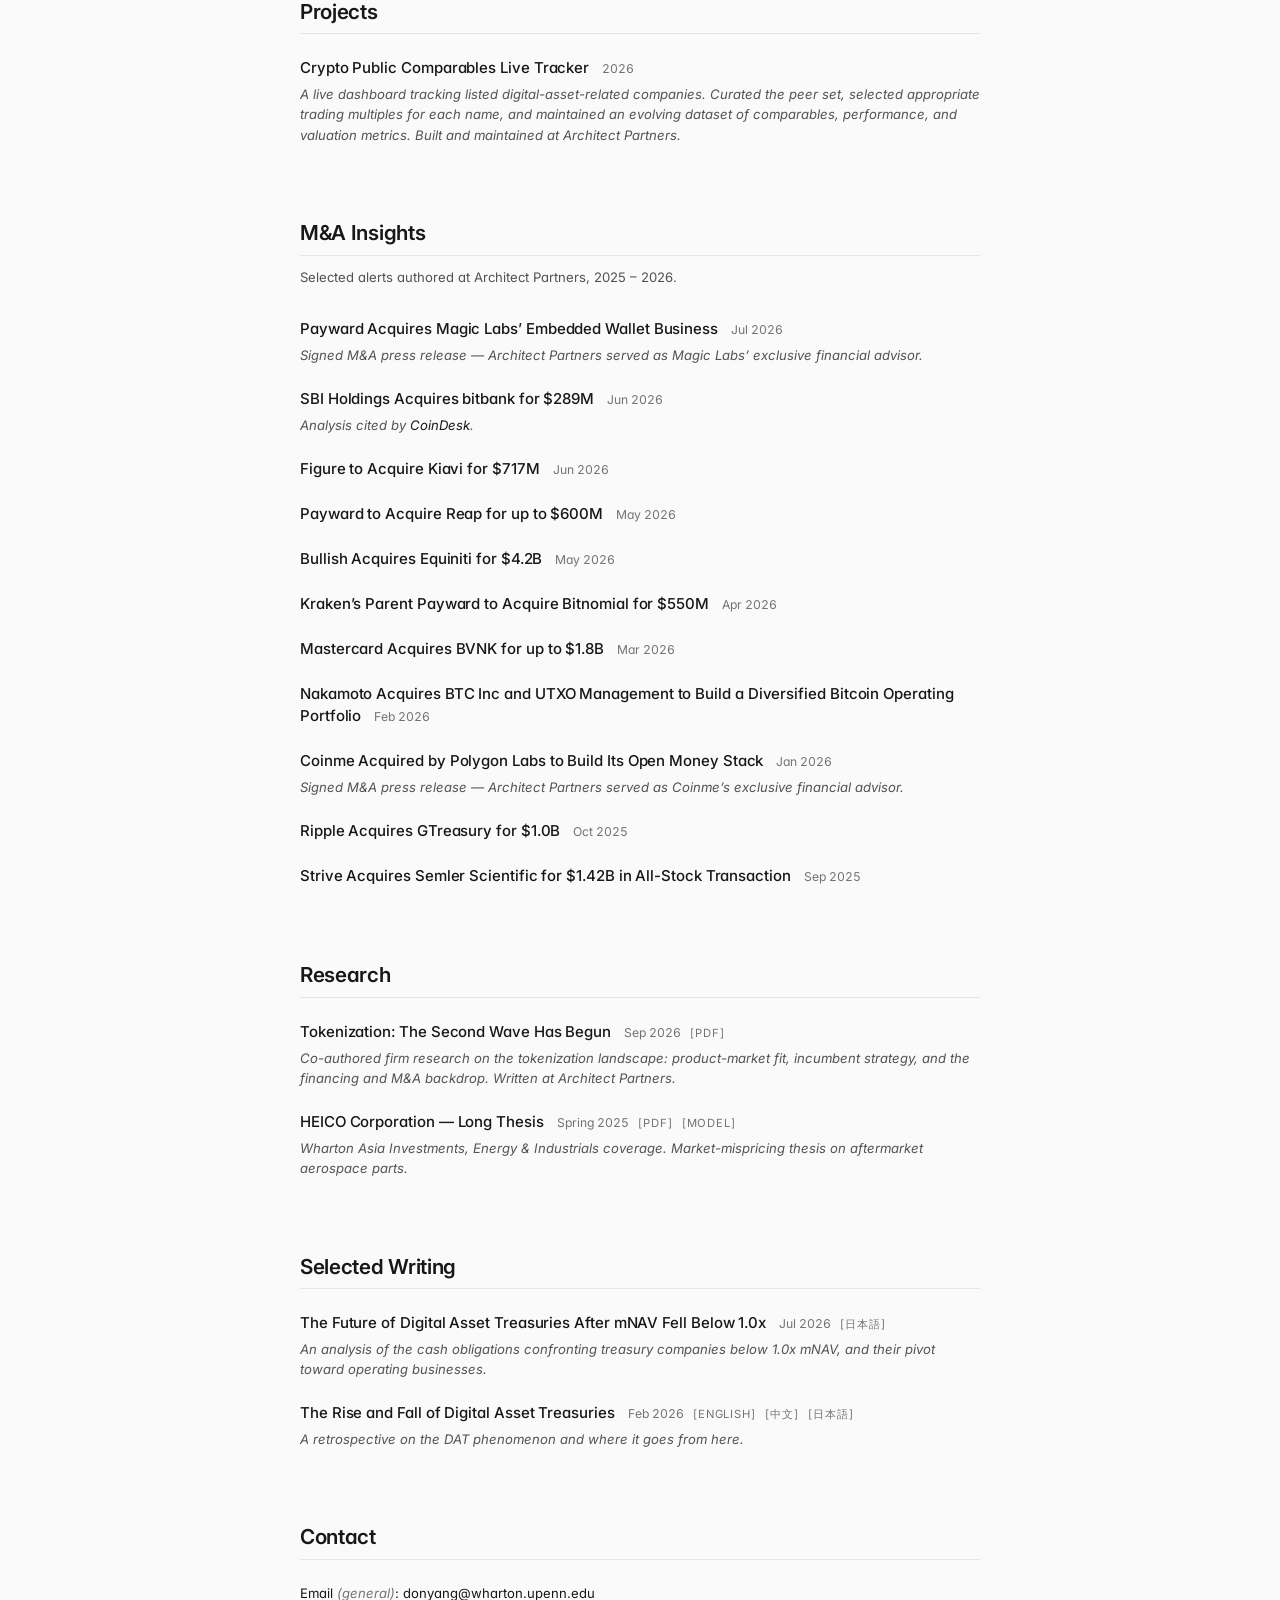
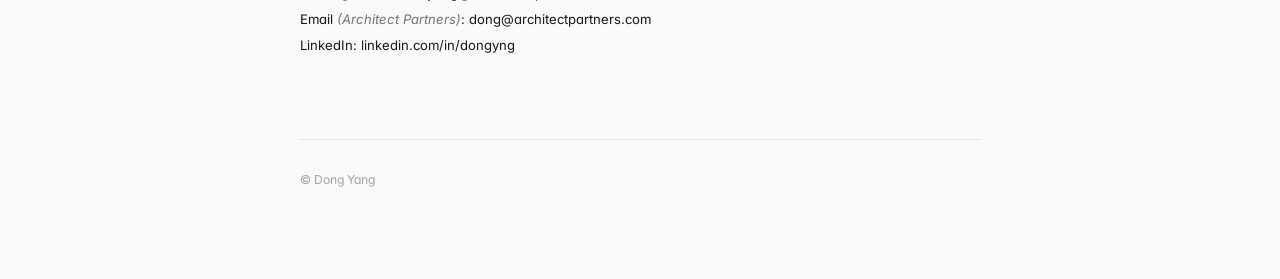
==== commit 3857755f: "按 Nov 2026 简历更新并重新上线：Evercore 描述与地点（Beijing & Tokyo）、JLPT N1、Cyclop 地点 Zagreb Co-Authored-By: Claude" ====
--- a/index.html
+++ b/index.html
@@ -1,16 +1,288 @@
 <!DOCTYPE html>
-<html lang="en">
+<html lang="en" class="compact">
 <head>
 <meta charset="UTF-8">
 <meta name="viewport" content="width=device-width, initial-scale=1.0">
-<meta name="robots" content="noindex, noarchive">
-<title>Offline</title>
-<style>
-  html, body { height: 100%; margin: 0; }
-  body { display: flex; align-items: center; justify-content: center; padding: 0 1.25rem; background: #fafafa; color: #737373; font: 15px/1.6 -apple-system, BlinkMacSystemFont, "Segoe UI", Helvetica, Arial, sans-serif; text-align: center; }
-</style>
+<title>Dong Yang</title>
+<meta name="description" content="Dong Yang — Investment Banking Intern at Evercore">
+
+<!-- Google tag (gtag.js) -->
+<script async src="https://www.googletagmanager.com/gtag/js?id=G-03P32V69M8"></script>
+<script>
+  window.dataLayer = window.dataLayer || [];
+  function gtag(){dataLayer.push(arguments);}
+  gtag('js', new Date());
+
+  gtag('config', 'G-03P32V69M8');
+</script>
+<!-- End Google tag -->
+
+<link rel="preconnect" href="https://fonts.googleapis.com">
+<link rel="preconnect" href="https://fonts.gstatic.com" crossorigin>
+<link href="https://fonts.googleapis.com/css2?family=Inter:ital,wght@0,400;0,500;0,600;1,400&display=swap" rel="stylesheet">
+<link rel="stylesheet" href="style.css?v=21">
 </head>
 <body>
-<p>This site is currently offline.</p>
+<main>
+
+<header class="masthead">
+  <div class="masthead-text">
+    <h1>Dong Yang</h1>
+    <p class="tagline"><em>Investment Banking Intern at Evercore</em></p>
+    <p class="masthead-download"><a href="zh/">中文</a> &nbsp;·&nbsp; <a href="ja/">日本語</a></p>
+    <nav>
+      <a href="#background">Background</a>
+      <a href="#projects">Projects</a>
+      <a href="#insights">M&amp;A Insights</a>
+      <a href="#research">Research</a>
+      <a href="#writing">Selected Writing</a>
+      <a href="#contact">Contact</a>
+    </nav>
+  </div>
+  <img class="masthead-portrait" src="assets/portrait.jpg?v=3" alt="Dong Yang">
+</header>
+
+<section id="background">
+  <h2>Background</h2>
+
+  <h3 class="section-label">Education</h3>
+  <article class="entry">
+    <div class="entry-head">
+      <div class="entry-head-left">
+        <h4><a href="https://www.wharton.upenn.edu/">The Wharton School, <span class="nowrap-mobile">University of Pennsylvania</span></a></h4>
+        <p class="subtitle">B.S. in Economics — Major in <span class="nowrap-mobile">Accounting and Finance</span></p>
+      </div>
+      <div class="entry-meta">
+        <span class="date">Expected May 2028</span>
+        <span class="location">Philadelphia, PA</span>
+      </div>
+    </div>
+    <p>GPA 3.98 / 4.00. <a class="nowrap-mobile" href="https://undergrad-inside.wharton.upenn.edu/jws/">Joseph Wharton Scholars Honors Program</a>.</p>
+  </article>
+
+  <h3 class="section-label">Experience</h3>
+  <article class="entry">
+    <div class="entry-head">
+      <div class="entry-head-left">
+        <h4>Evercore</h4>
+        <p class="role">Investment Banking Off-Cycle Intern</p>
+      </div>
+      <div class="entry-meta">
+        <span class="date">Oct 2026 – Present</span>
+        <span class="location">Beijing &amp; Tokyo</span>
+      </div>
+    </div>
+    <p>Asia cross-border M&amp;A buyer screening, valuation and multilingual deal materials.</p>
+  </article>
+
+  <article class="entry">
+    <div class="entry-head">
+      <div class="entry-head-left">
+        <h4>Architect Partners</h4>
+        <p class="role">Investment Banking Term Analyst</p>
+      </div>
+      <div class="entry-meta">
+        <span class="date">Aug 2025 – Sep 2026</span>
+        <span class="location">Palo Alto, CA</span>
+      </div>
+    </div>
+    <p>Digital assets M&amp;A execution and market insights.</p>
+    <p class="entry-subhead">Select disclosed involvement</p>
+    <p class="disclosure">Payward Acquires Magic Labs&rsquo; Embedded Wallet Business — <a href="https://architectpartners.com/wp-content/uploads/2026/07/Magic-Labs-_-Payward-MA-Alert.pdf">Co-authored Press</a></p>
+    <p class="disclosure">Polygon Labs Acquires Coinme (Combined $250M+) — <a href="https://architectpartners.com/wp-content/uploads/2026/01/Polygon-_-Coinme-MA-Alert.pdf">Co-authored Press</a></p>
+  </article>
+
+  <article class="entry">
+    <div class="entry-head">
+      <div class="entry-head-left">
+        <h4>Dark Alpha Capital</h4>
+        <p class="role">Private Equity Summer Analyst</p>
+      </div>
+      <div class="entry-meta">
+        <span class="date">Jun – Aug 2025</span>
+        <span class="location">Washington, DC</span>
+      </div>
+    </div>
+    <p>Lower middle-market industrials screening, valuation and due diligence.</p>
+  </article>
+
+  <article class="entry">
+    <div class="entry-head">
+      <div class="entry-head-left">
+        <h4>Cyclop SpaceTech</h4>
+        <p class="role">Venture Capital Spring Analyst</p>
+      </div>
+      <div class="entry-meta">
+        <span class="date">Feb – Jul 2025</span>
+        <span class="location">Zagreb, Croatia</span>
+      </div>
+    </div>
+    <p>Early-stage space technology venture research and brokerage.</p>
+  </article>
+
+  <article class="entry">
+    <div class="entry-head">
+      <div class="entry-head-left">
+        <h4>Venture Shares</h4>
+        <p class="role">Private Capital Markets Analyst</p>
+      </div>
+      <div class="entry-meta">
+        <span class="date">Nov 2024 – Jan 2025</span>
+        <span class="location">New York, NY</span>
+      </div>
+    </div>
+    <p>Private direct investments valuation and Asia-based LP communication.</p>
+  </article>
+
+  <h3 class="section-label">Extracurricular</h3>
+  <article class="entry">
+    <div class="entry-head">
+      <div class="entry-head-left">
+        <h4>Wharton Asia Investments</h4>
+        <p class="role">Energy &amp; Industrials Investment Analyst</p>
+      </div>
+      <div class="entry-meta">
+        <span class="date">Feb 2025 – Present</span>
+      </div>
+    </div>
+  </article>
+
+  <article class="entry">
+    <div class="entry-head">
+      <div class="entry-head-left">
+        <h4>Wharton Undergraduate Statistics Society</h4>
+        <p class="role">Machine Learning Research Analyst</p>
+      </div>
+      <div class="entry-meta">
+        <span class="date">Sep 2024 – Present</span>
+      </div>
+    </div>
+  </article>
+
+  <h3 class="section-label">Skills</h3>
+  <p>Languages: Mandarin, English, and Korean (native), Japanese (JLPT N1)</p>
+  <p>Technical: Python, C++, MySQL, financial databases, Microsoft Office</p>
+</section>
+
+<section id="projects">
+  <h2>Projects</h2>
+
+  <ul class="list">
+    <li>
+      <a href="https://architectpartners.com/insights/?cat=crypto-public-companies-snapshot" class="item-title">Crypto Public Comparables Live Tracker</a>
+      <span class="date">2026</span>
+      <p class="note"><em>A live dashboard tracking listed digital-asset-related companies. Curated the peer set, selected appropriate trading multiples for each name, and maintained an evolving dataset of comparables, performance, and valuation metrics. Built and maintained at Architect Partners.</em></p>
+    </li>
+  </ul>
+</section>
+
+<section id="insights">
+  <h2>M&amp;A Insights</h2>
+  <p class="section-intro">Selected alerts authored at Architect Partners, 2025 – 2026.</p>
+
+  <ul class="list">
+    <li>
+      <a href="https://architectpartners.com/wp-content/uploads/2026/07/Magic-Labs-_-Payward-MA-Alert.pdf" class="item-title">Payward Acquires Magic Labs&rsquo; Embedded Wallet Business</a>
+      <span class="date">Jul 2026</span>
+      <p class="note"><em>Signed M&amp;A press release — Architect Partners served as Magic Labs&rsquo; exclusive financial advisor.</em></p>
+    </li>
+    <li>
+      <a href="https://architectpartners.com/wp-content/uploads/2026/06/bitbank-_-SBI-MA-Alert.pdf" class="item-title">SBI Holdings Acquires bitbank for $289M</a>
+      <span class="date">Jun 2026</span>
+      <p class="note"><em>Analysis cited by <a href="https://www.coindesk.com/business/2026/06/28/sbi-s-usd289-million-bitbank-deal-is-symptomatic-of-japan-s-crypto-consolidation-architect-partners">CoinDesk</a>.</em></p>
+    </li>
+    <li>
+      <a href="https://architectpartners.com/wp-content/uploads/2026/06/Kiavi-_-Figure-MA-Alert.pdf" class="item-title">Figure to Acquire Kiavi for $717M</a>
+      <span class="date">Jun 2026</span>
+    </li>
+    <li>
+      <a href="https://architectpartners.com/wp-content/uploads/2026/05/Payward-_-Reap-MA-Alert.pdf" class="item-title">Payward to Acquire Reap for up to $600M</a>
+      <span class="date">May 2026</span>
+    </li>
+    <li>
+      <a href="https://architectpartners.com/wp-content/uploads/2026/05/Bullish-_-Equiniti-MA-Alert.pdf" class="item-title">Bullish Acquires Equiniti for $4.2B</a>
+      <span class="date">May 2026</span>
+    </li>
+    <li>
+      <a href="https://architectpartners.com/wp-content/uploads/2026/04/Kraken-_-Bitnomial-MA-Alert.pdf" class="item-title">Kraken’s Parent Payward to Acquire Bitnomial for $550M</a>
+      <span class="date">Apr 2026</span>
+    </li>
+    <li>
+      <a href="https://architectpartners.com/wp-content/uploads/2026/03/Mastercard-_-BVNK-MA-Alert.pdf" class="item-title">Mastercard Acquires BVNK for up to $1.8B</a>
+      <span class="date">Mar 2026</span>
+    </li>
+    <li>
+      <a href="https://architectpartners.com/wp-content/uploads/2026/02/Nakamoto-_-BTC-Inc-UTXO-MA-Alert.pdf" class="item-title">Nakamoto Acquires BTC Inc and UTXO Management to Build a Diversified Bitcoin Operating Portfolio</a>
+      <span class="date">Feb 2026</span>
+    </li>
+    <li>
+      <a href="https://architectpartners.com/wp-content/uploads/2026/01/Polygon-_-Coinme-MA-Alert.pdf" class="item-title">Coinme Acquired by Polygon Labs to Build Its Open Money Stack</a>
+      <span class="date">Jan 2026</span>
+      <p class="note"><em>Signed M&amp;A press release — Architect Partners served as Coinme’s exclusive financial advisor.</em></p>
+    </li>
+    <li>
+      <a href="https://architectpartners.com/wp-content/uploads/2025/10/Ripple-_-GTreasury-MA-Alert.pdf" class="item-title">Ripple Acquires GTreasury for $1.0B</a>
+      <span class="date">Oct 2025</span>
+    </li>
+    <li>
+      <a href="https://architectpartners.com/wp-content/uploads/2025/09/Strive-_-Semler-Scientific-MA-Alert.pdf" class="item-title">Strive Acquires Semler Scientific for $1.42B in All-Stock Transaction</a>
+      <span class="date">Sep 2025</span>
+    </li>
+  </ul>
+</section>
+
+<section id="research">
+  <h2>Research</h2>
+
+  <ul class="list">
+    <li>
+      <a href="https://architectpartners.com/wp-content/uploads/2026/09/Tokenization_-The-Second-Wave-Has-Begun-September-14-2026.pdf" class="item-title">Tokenization: The Second Wave Has Begun</a>
+      <span class="date">Sep 2026</span>
+      <a href="https://architectpartners.com/wp-content/uploads/2026/09/Tokenization_-The-Second-Wave-Has-Begun-September-14-2026.pdf" class="pdf-tag">[PDF]</a>
+      <p class="note"><em>Co-authored firm research on the tokenization landscape: product-market fit, incumbent strategy, and the financing and M&amp;A backdrop. Written at Architect Partners.</em></p>
+    </li>
+    <li>
+      <a href="assets/research/HEICO-Stock-Pitch-S25.pdf" class="item-title">HEICO Corporation — Long Thesis</a>
+      <span class="date">Spring 2025</span>
+      <a href="assets/research/HEICO-Stock-Pitch-S25.pdf" class="pdf-tag">[PDF]</a>
+      <a href="assets/research/HEICO-Model.xlsx" class="pdf-tag">[Model]</a>
+      <p class="note"><em>Wharton Asia Investments, Energy &amp; Industrials coverage. Market-mispricing thesis on aftermarket aerospace parts.</em></p>
+    </li>
+  </ul>
+</section>
+
+<section id="writing">
+  <h2>Selected Writing</h2>
+
+  <ul class="list">
+    <li>
+      <a href="https://note.com/donyang0407/n/n8c57a7855488" class="item-title">The Future of Digital Asset Treasuries After mNAV Fell Below 1.0x</a>
+      <span class="date">Jul 2026</span>
+      <a href="https://note.com/donyang0407/n/n8c57a7855488" class="pdf-tag">[日本語]</a>
+      <p class="note"><em>An analysis of the cash obligations confronting treasury companies below 1.0x mNAV, and their pivot toward operating businesses.</em></p>
+    </li>
+    <li>
+      <a href="writing/dat-rise-and-fall/" class="item-title">The Rise and Fall of Digital Asset Treasuries</a>
+      <span class="date">Feb 2026</span>
+      <a href="writing/dat-rise-and-fall/" class="pdf-tag">[English]</a>
+      <a href="writing/dat-rise-and-fall-zh/" class="pdf-tag">[中文]</a>
+      <a href="writing/dat-rise-and-fall-ja/" class="pdf-tag">[日本語]</a>
+      <p class="note"><em>A retrospective on the DAT phenomenon and where it goes from here.</em></p>
+    </li>
+  </ul>
+</section>
+
+<section id="contact">
+  <h2>Contact</h2>
+  <p>Email <em>(general)</em>: <a href="mailto:donyang@wharton.upenn.edu">donyang@wharton.upenn.edu</a></p>
+  <p>Email <em>(Architect Partners)</em>: <a href="mailto:dong@architectpartners.com">dong@architectpartners.com</a></p>
+  <p>LinkedIn: <a href="https://www.linkedin.com/in/dongyng/">linkedin.com/in/dongyng</a></p>
+</section>
+
+<footer>
+  <p>&copy; Dong Yang</p>
+</footer>
+
+</main>
 </body>
 </html>
--- a/style.css
+++ b/style.css
@@ -0,0 +1,483 @@
+/* ============================================
+   Dong Yang — personal site
+   Typography hierarchy (Inter):
+     h1  masthead name           2rem      weight 600
+     h2  section heading         1.375rem  weight 600  + hairline rule
+     h3  section-label           0.75rem   uppercase tracked, weight 500
+     h4  entry title             1rem      weight 500
+     body / description          0.9375rem weight 400
+     date / location / tag       0.8125rem weight 400  grey
+   ============================================ */
+
+html {
+  scroll-behavior: smooth;
+}
+
+body {
+  font-family: "Inter", -apple-system, BlinkMacSystemFont, "Segoe UI", Roboto, Helvetica, Arial, sans-serif;
+  font-size: 16px;
+  line-height: 1.6;
+  color: #171717;
+  background: #fafafa;
+  margin: 0;
+  padding: 0;
+  -webkit-font-smoothing: antialiased;
+  -moz-osx-font-smoothing: grayscale;
+  text-rendering: optimizeLegibility;
+  font-feature-settings: "kern", "liga", "cv11";
+}
+
+/* Compact scale — one notch smaller overall (English homepage) */
+html.compact {
+  font-size: 15px;
+}
+
+html.compact body {
+  font-size: 1rem;
+}
+
+main {
+  max-width: 680px;
+  margin: 0 auto;
+  padding: 5.5rem 1.75rem 6rem;
+}
+
+/* ---------- Links ---------- */
+
+a {
+  color: #171717;
+  text-decoration: none;
+  border-bottom: 1px solid transparent;
+  transition: border-color 120ms ease;
+}
+
+a:hover {
+  border-bottom-color: #171717;
+}
+
+/* ---------- Masthead ---------- */
+
+.masthead {
+  display: flex;
+  justify-content: space-between;
+  align-items: flex-start;
+  gap: 2.5rem;
+  margin-bottom: 5rem;
+}
+
+.masthead-text {
+  flex: 1;
+  min-width: 0;
+}
+
+.masthead-portrait {
+  width: 120px;
+  height: 150px;
+  object-fit: cover;
+  border-radius: 6px;
+  flex-shrink: 0;
+  display: block;
+}
+
+.furigana {
+  font-size: 0.75rem;
+  font-weight: 400;
+  color: #a3a3a3;
+  letter-spacing: 0.06em;
+  margin: 0 0 0.1rem;
+  line-height: 1.2;
+}
+
+.masthead h1 {
+  font-size: 2rem;
+  font-weight: 600;
+  margin: 0 0 0.2rem;
+  letter-spacing: -0.02em;
+  line-height: 1.15;
+  color: #171717;
+}
+
+.masthead h1 .name-romanized {
+  font-size: 0.65em;
+  font-weight: 500;
+  color: #525252;
+  letter-spacing: -0.005em;
+  margin-left: 0.15em;
+}
+
+.masthead .tagline {
+  margin: 0 0 0.6rem;
+  font-size: 0.875rem;
+  color: #525252;
+}
+
+.masthead .tagline em {
+  font-style: normal;
+}
+
+.masthead-download {
+  margin: 0 0 2.25rem;
+  font-size: 0.8125rem;
+  color: #737373;
+}
+
+.masthead-download a {
+  color: #737373;
+  border-bottom: 1px solid #d4d4d4;
+}
+
+.masthead-download a:hover {
+  color: #171717;
+  border-bottom-color: #171717;
+}
+
+.masthead nav {
+  display: flex;
+  flex-direction: column;
+  gap: 0.35rem;
+  padding-left: 1.25rem;
+  border-left: 1px solid #e5e5e5;
+}
+
+.masthead nav a {
+  font-size: 0.875rem;
+  color: #171717;
+}
+
+/* ---------- Sections ---------- */
+
+section {
+  margin-bottom: 5rem;
+}
+
+section > h2 {
+  font-size: 1.375rem;
+  font-weight: 600;
+  margin: 0 0 1.5rem;
+  padding-bottom: 0.6rem;
+  border-bottom: 1px solid #e5e5e5;
+  letter-spacing: -0.015em;
+  line-height: 1.25;
+  color: #171717;
+}
+
+/* Italic descriptive line right under a section h2 */
+.section-intro {
+  color: #525252;
+  font-size: 0.875rem;
+  margin: -0.75rem 0 2rem;
+}
+
+/* Small-caps labels for internal groups (Education, Experience, Skills…) */
+.section-label {
+  font-size: 0.75rem;
+  font-weight: 500;
+  text-transform: uppercase;
+  letter-spacing: 0.14em;
+  color: #737373;
+  margin: 2.75rem 0 1.25rem;
+  line-height: 1;
+}
+
+section > h2 + .section-label,
+.section-intro + .section-label {
+  margin-top: 0.25rem;
+}
+
+/* ---------- Default paragraph inside a section (e.g. Skills) ---------- */
+
+section > p {
+  margin: 0.35rem 0;
+  font-size: 0.875rem;
+  color: #404040;
+  line-height: 1.6;
+}
+
+/* ---------- Resume entries ---------- */
+
+.entry {
+  margin: 0 0 1.75rem;
+}
+
+.entry:last-of-type {
+  margin-bottom: 0;
+}
+
+.entry-head {
+  display: flex;
+  justify-content: space-between;
+  align-items: flex-start;
+  gap: 1.5rem;
+  margin-bottom: 0.75rem;
+}
+
+.entry-head-left {
+  flex: 1;
+  min-width: 0;
+}
+
+.entry-head h4 {
+  font-size: 1rem;
+  font-weight: 500;
+  margin: 0;
+  line-height: 1.4;
+  color: #171717;
+  letter-spacing: -0.005em;
+}
+
+.entry-meta {
+  display: flex;
+  flex-direction: column;
+  align-items: flex-end;
+  gap: 0.15rem;
+  white-space: nowrap;
+  text-align: right;
+  flex-shrink: 0;
+}
+
+.entry-meta .date {
+  font-size: 0.8125rem;
+  color: #404040;
+  font-variant-numeric: tabular-nums;
+  line-height: 1.3;
+  white-space: nowrap;
+  font-weight: 500;
+}
+
+.entry-meta .location {
+  font-size: 0.8125rem;
+  color: #a3a3a3;
+  line-height: 1.3;
+  white-space: nowrap;
+}
+
+.entry .subtitle,
+.entry .role {
+  color: #404040;
+  font-size: 0.875rem;
+  margin: 0.1rem 0 0;
+  font-style: italic;
+  line-height: 1.4;
+}
+
+.entry p.entry-subhead {
+  font-style: italic;
+  font-size: 0.8125rem;
+  color: #737373;
+  margin: 1.35rem 0 0.4rem;
+  line-height: 1.4;
+}
+
+.entry p {
+  margin: 0;
+  font-size: 0.875rem;
+  color: #525252;
+  line-height: 1.55;
+}
+
+.entry p.disclosure {
+  margin-top: 0.4rem;
+}
+
+.entry p.disclosure em {
+  color: #737373;
+  font-style: italic;
+}
+
+.entry p.disclosure a {
+  white-space: nowrap;
+}
+
+.pdf-link {
+  margin-top: 2.5rem;
+  font-size: 0.875rem;
+}
+
+.pdf-link a {
+  color: #171717;
+  border-bottom: 1px solid #a3a3a3;
+}
+
+.pdf-link a:hover {
+  border-bottom-color: #171717;
+}
+
+/* ---------- Lists (M&A / Research / Writing) ---------- */
+
+.list {
+  list-style: none;
+  padding: 0;
+  margin: 0;
+}
+
+.list li {
+  margin: 0 0 1.5rem;
+  line-height: 1.5;
+}
+
+.list li:last-child {
+  margin-bottom: 0;
+}
+
+.list .item-title {
+  font-size: 1rem;
+  font-weight: 500;
+  color: #171717;
+  line-height: 1.4;
+  letter-spacing: -0.005em;
+}
+
+.list .date {
+  font-size: 0.8125rem;
+  color: #737373;
+  margin-left: 0.6rem;
+  white-space: nowrap;
+  font-variant-numeric: tabular-nums;
+}
+
+.list .pdf-tag {
+  font-size: 0.75rem;
+  color: #737373;
+  text-transform: uppercase;
+  letter-spacing: 0.08em;
+  margin-left: 0.35rem;
+  border-bottom: 1px solid transparent;
+}
+
+.list .pdf-tag:hover {
+  border-bottom-color: #737373;
+}
+
+.list .note {
+  color: #525252;
+  margin: 0.3rem 0 0;
+  font-size: 0.875rem;
+  line-height: 1.55;
+}
+
+/* ---------- Contact ---------- */
+
+#contact p {
+  margin: 0.35rem 0;
+  color: #171717;
+  font-size: 0.875rem;
+}
+
+#contact p em {
+  color: #737373;
+  font-style: italic;
+}
+
+/* ---------- Footer ---------- */
+
+footer {
+  margin-top: 5.5rem;
+  padding-top: 2rem;
+  border-top: 1px solid #e5e5e5;
+  font-size: 0.8125rem;
+  color: #a3a3a3;
+}
+
+footer p {
+  margin: 0;
+}
+
+/* ---------- CJK typography overrides ---------- */
+/* CJK (Chinese / Japanese) has no italic convention — strip it on those pages */
+html[lang="zh-CN"] em,
+html[lang="zh-CN"] .entry .role,
+html[lang="zh-CN"] .entry .subtitle,
+html[lang="zh-CN"] .entry p.disclosure em,
+html[lang="zh-CN"] .entry p.entry-subhead,
+html[lang="zh-CN"] .section-intro,
+html[lang="zh-CN"] #contact p em,
+html[lang="zh-CN"] .reader-footer p,
+html[lang="zh-CN"] .reader article em,
+html[lang="ja"] em,
+html[lang="ja"] .entry .role,
+html[lang="ja"] .entry .subtitle,
+html[lang="ja"] .entry p.disclosure em,
+html[lang="ja"] .entry p.entry-subhead,
+html[lang="ja"] .section-intro,
+html[lang="ja"] #contact p em,
+html[lang="ja"] .reader-footer p,
+html[lang="ja"] .reader article em {
+  font-style: normal;
+}
+
+/* ---------- Responsive ---------- */
+
+@media (max-width: 600px) {
+  /* CJK-specific: reduce base size + open up line-height so Chinese/Japanese
+     characters don't feel packed together on narrow screens */
+  html[lang="zh-CN"],
+  html[lang="ja"] {
+    font-size: 15px;
+  }
+
+  html[lang="zh-CN"] body,
+  html[lang="ja"] body {
+    line-height: 1.75;
+  }
+
+  main {
+    padding: 3.5rem 1.25rem 4rem;
+  }
+
+  .masthead {
+    gap: 1.25rem;
+    margin-bottom: 3.5rem;
+  }
+
+  .masthead-portrait {
+    width: 80px;
+    height: 100px;
+  }
+
+  .list .date {
+    margin-left: 0;
+  }
+
+  .nowrap-mobile {
+    white-space: nowrap;
+  }
+
+  .masthead h1 {
+    font-size: 1.75rem;
+  }
+
+  .masthead .tagline {
+    margin-bottom: 2rem;
+  }
+
+  section {
+    margin-bottom: 3.5rem;
+  }
+
+  section > h2 {
+    font-size: 1.25rem;
+    margin-bottom: 1.25rem;
+  }
+
+  .entry-head {
+    flex-direction: column;
+    gap: 0.2rem;
+  }
+
+  .entry-meta {
+    flex-direction: row;
+    align-items: flex-start;
+    gap: 0.5rem;
+    text-align: left;
+  }
+
+  .entry-meta .location::before {
+    content: "·";
+    margin-right: 0.5rem;
+    color: #a3a3a3;
+  }
+
+  .section-label {
+    margin-top: 2rem;
+  }
+}
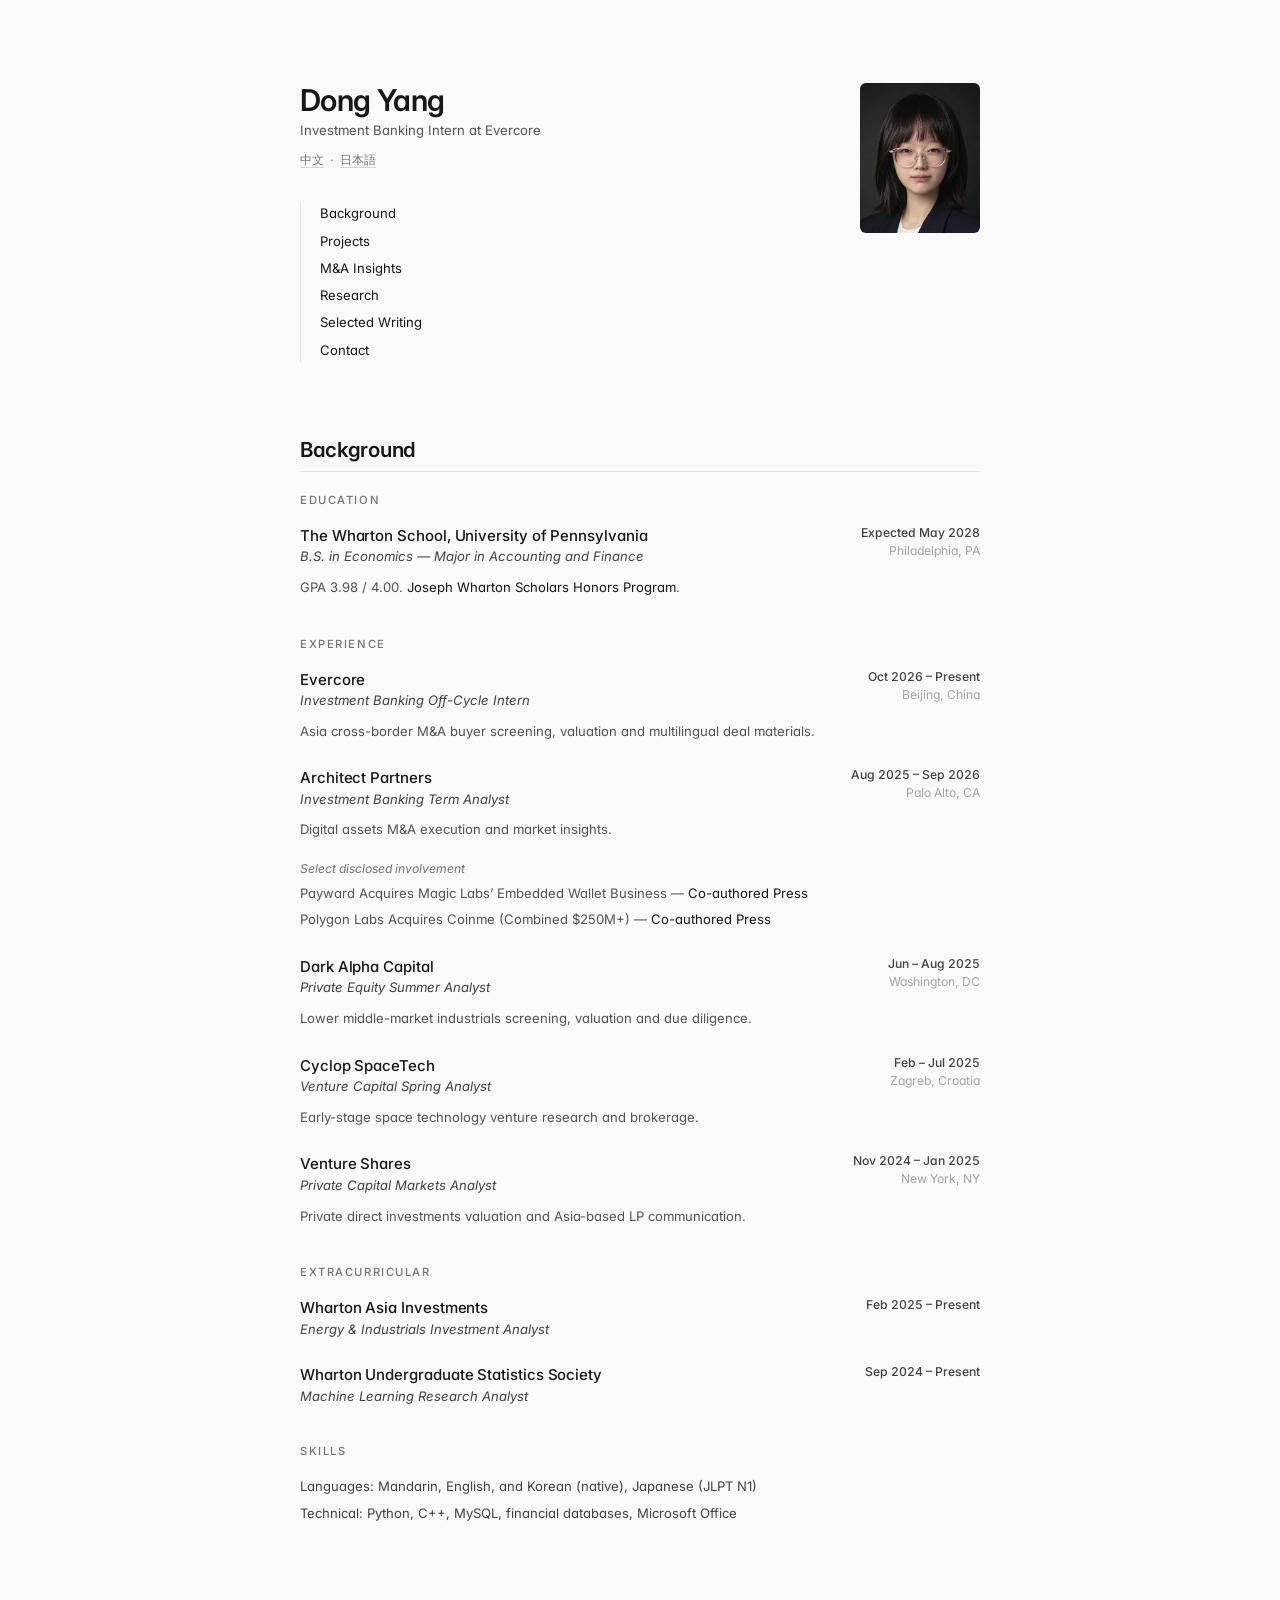
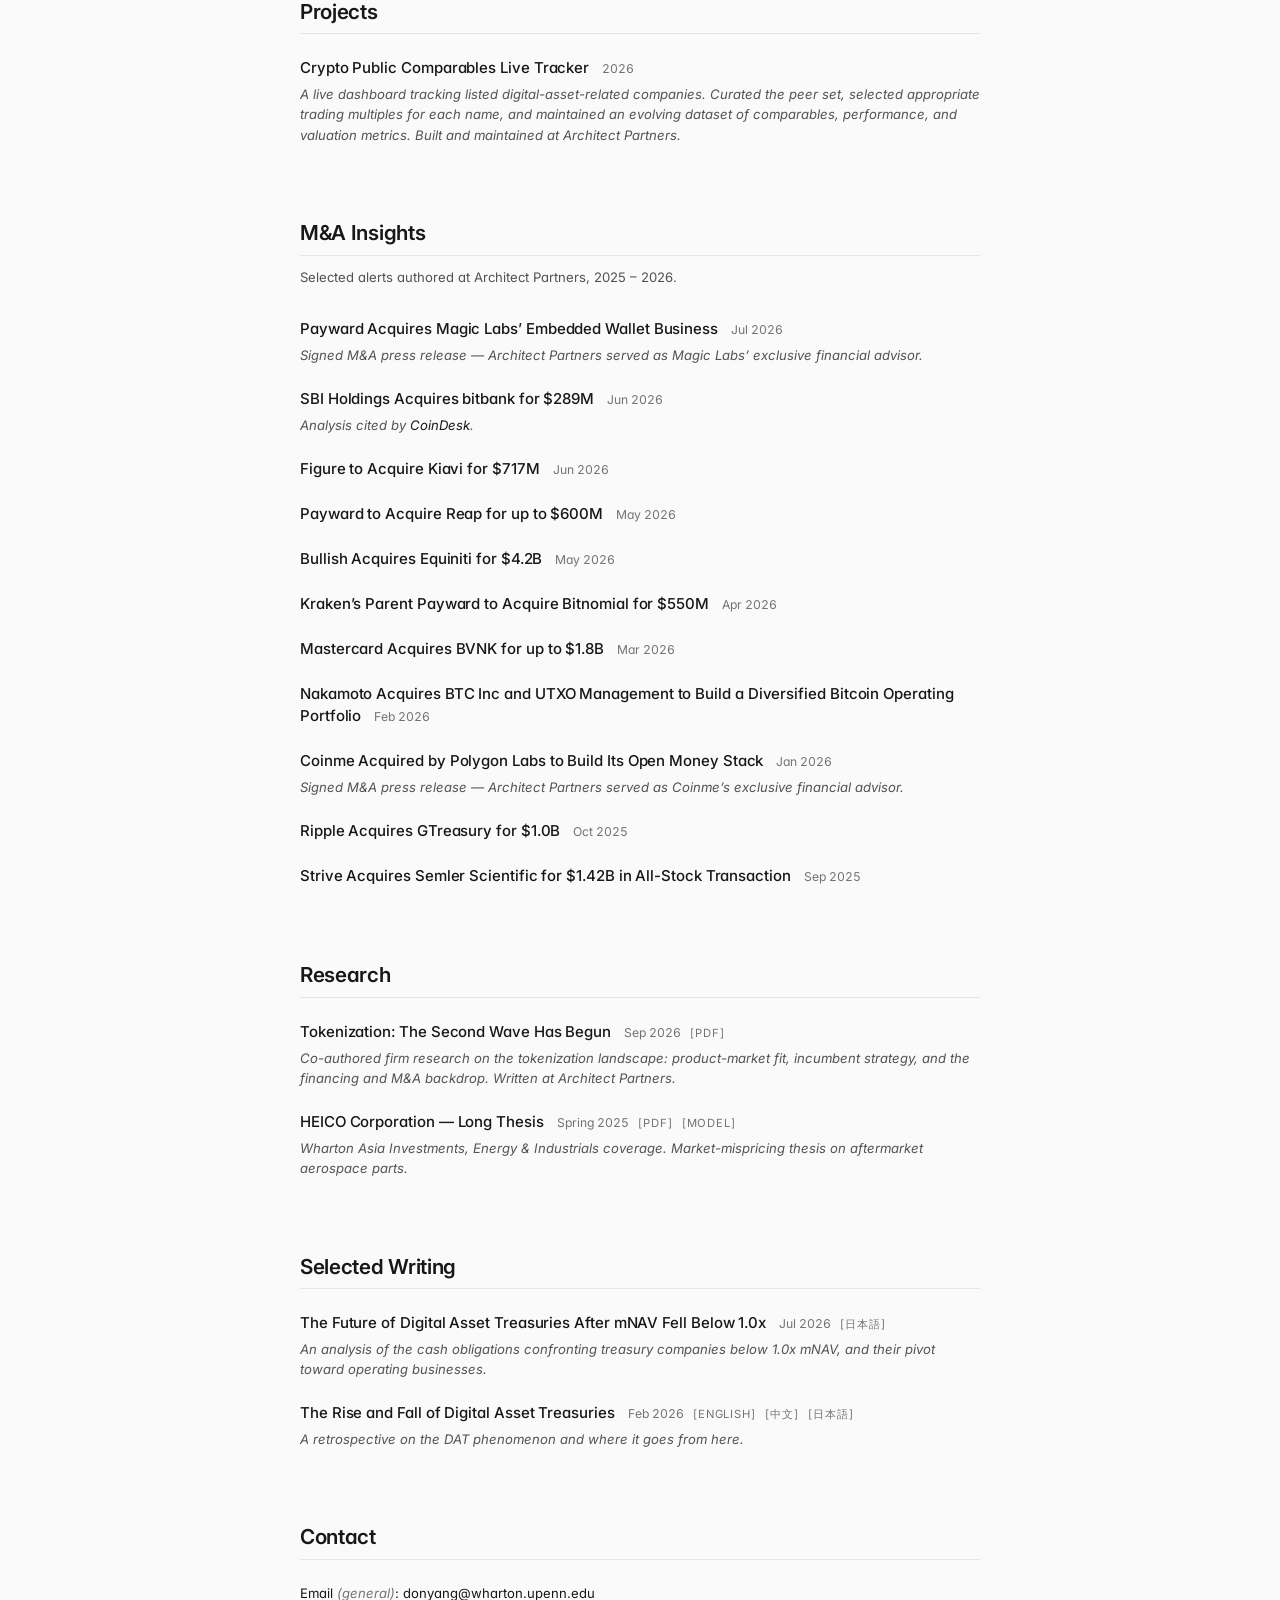
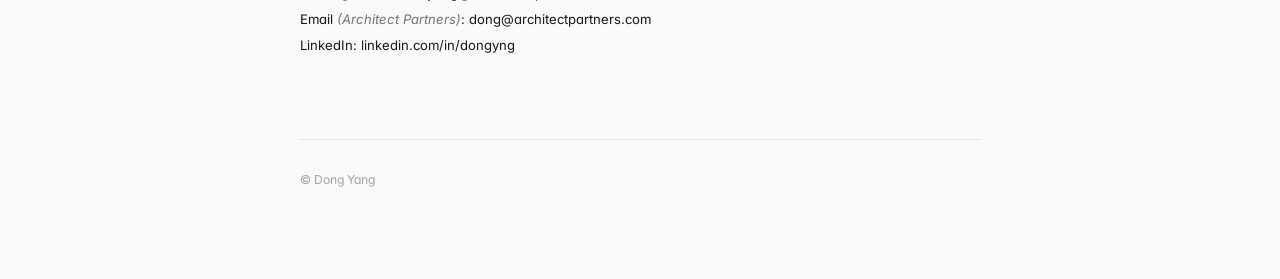
==== commit d7aa2548: "Evercore 地点改为 Beijing, China Co-Authored-By: Claude Opus 5.5 <noreply@anthropic.com>" ====
--- a/index.html
+++ b/index.html
@@ -64,12 +64,12 @@
   <article class="entry">
     <div class="entry-head">
       <div class="entry-head-left">
-        <h4>Evercore</h4>
+        <h4><a href="https://www.evercore.com/">Evercore</a></h4>
         <p class="role">Investment Banking Off-Cycle Intern</p>
       </div>
       <div class="entry-meta">
         <span class="date">Oct 2026 – Present</span>
-        <span class="location">Beijing &amp; Tokyo</span>
+        <span class="location">Beijing, China</span>
       </div>
     </div>
     <p>Asia cross-border M&amp;A buyer screening, valuation and multilingual deal materials.</p>
@@ -78,7 +78,7 @@
   <article class="entry">
     <div class="entry-head">
       <div class="entry-head-left">
-        <h4>Architect Partners</h4>
+        <h4><a href="https://architectpartners.com/">Architect Partners</a></h4>
         <p class="role">Investment Banking Term Analyst</p>
       </div>
       <div class="entry-meta">
@@ -95,7 +95,7 @@
   <article class="entry">
     <div class="entry-head">
       <div class="entry-head-left">
-        <h4>Dark Alpha Capital</h4>
+        <h4><a href="https://www.darkalphacapital.com/">Dark Alpha Capital</a></h4>
         <p class="role">Private Equity Summer Analyst</p>
       </div>
       <div class="entry-meta">
@@ -109,7 +109,7 @@
   <article class="entry">
     <div class="entry-head">
       <div class="entry-head-left">
-        <h4>Cyclop SpaceTech</h4>
+        <h4><a href="https://cyclopcorp.com/">Cyclop SpaceTech</a></h4>
         <p class="role">Venture Capital Spring Analyst</p>
       </div>
       <div class="entry-meta">
@@ -123,7 +123,7 @@
   <article class="entry">
     <div class="entry-head">
       <div class="entry-head-left">
-        <h4>Venture Shares</h4>
+        <h4><a href="https://ventureshares.io/">Venture Shares</a></h4>
         <p class="role">Private Capital Markets Analyst</p>
       </div>
       <div class="entry-meta">
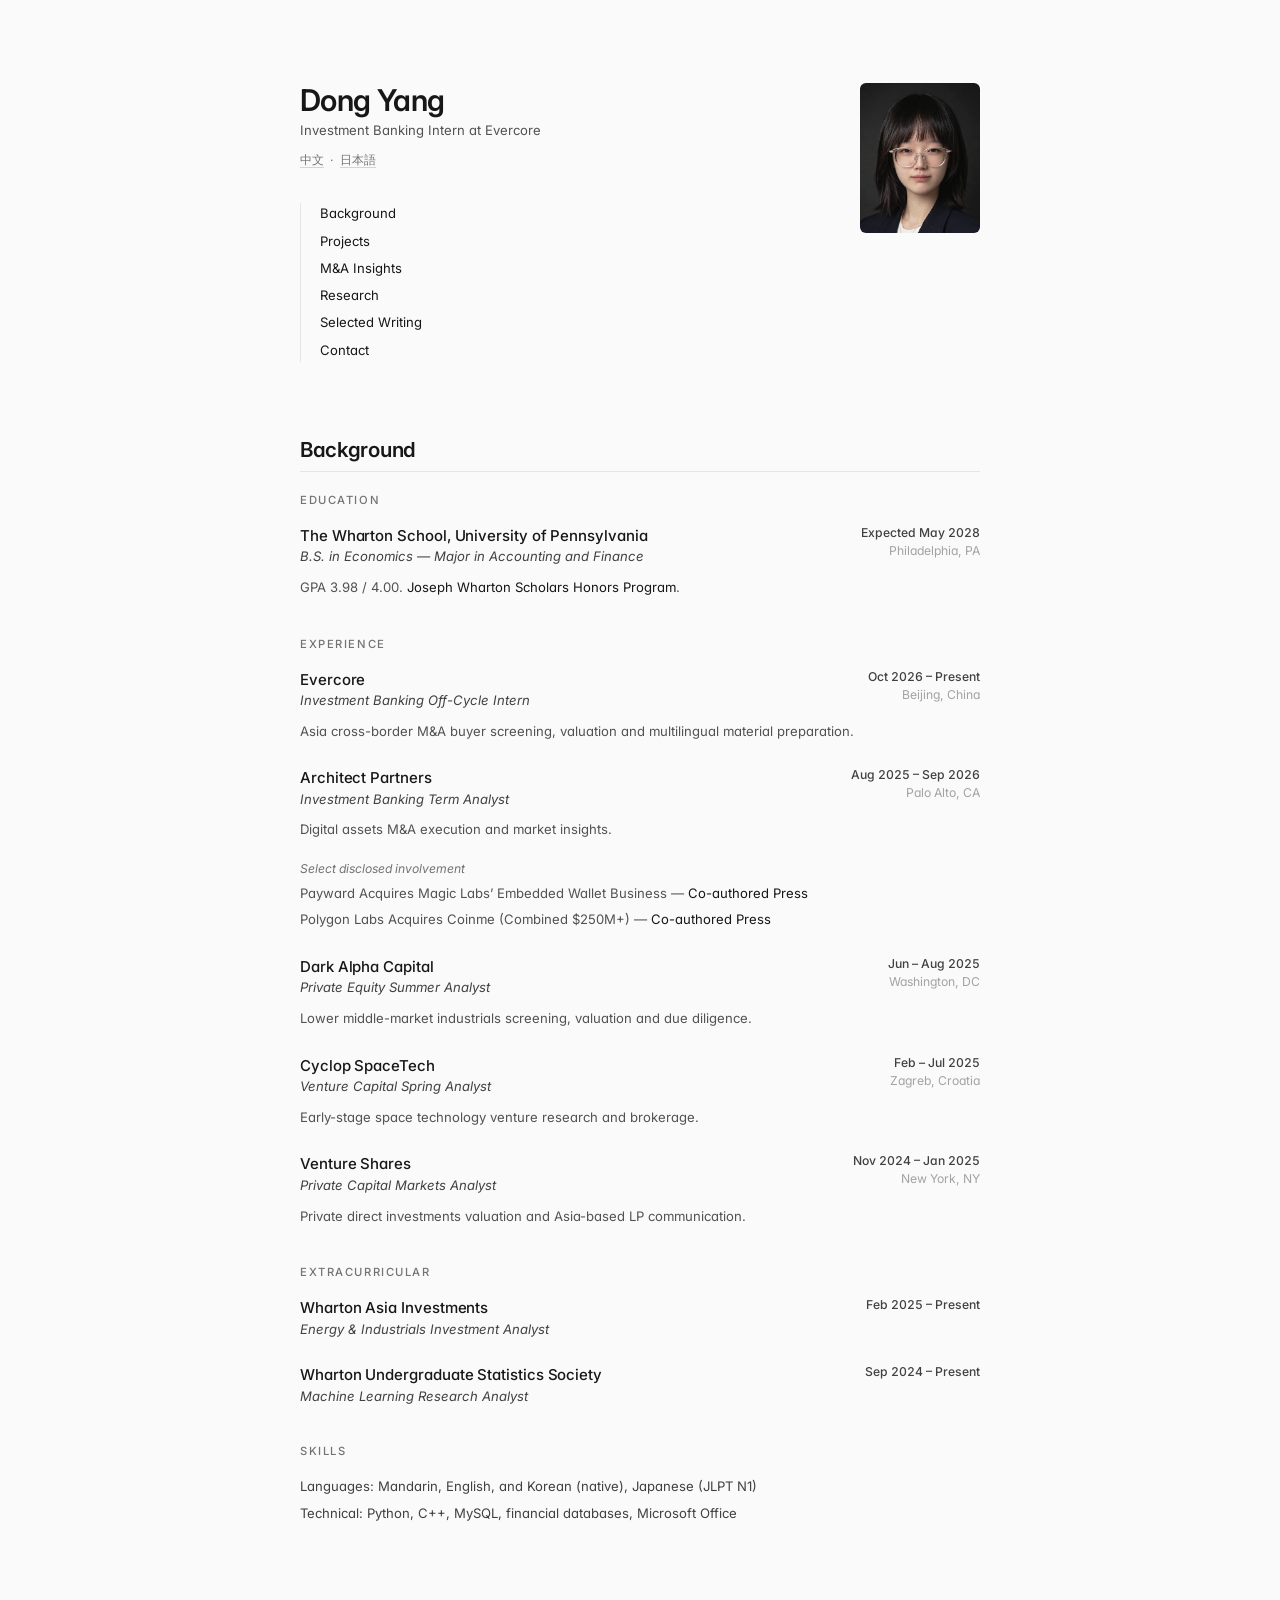
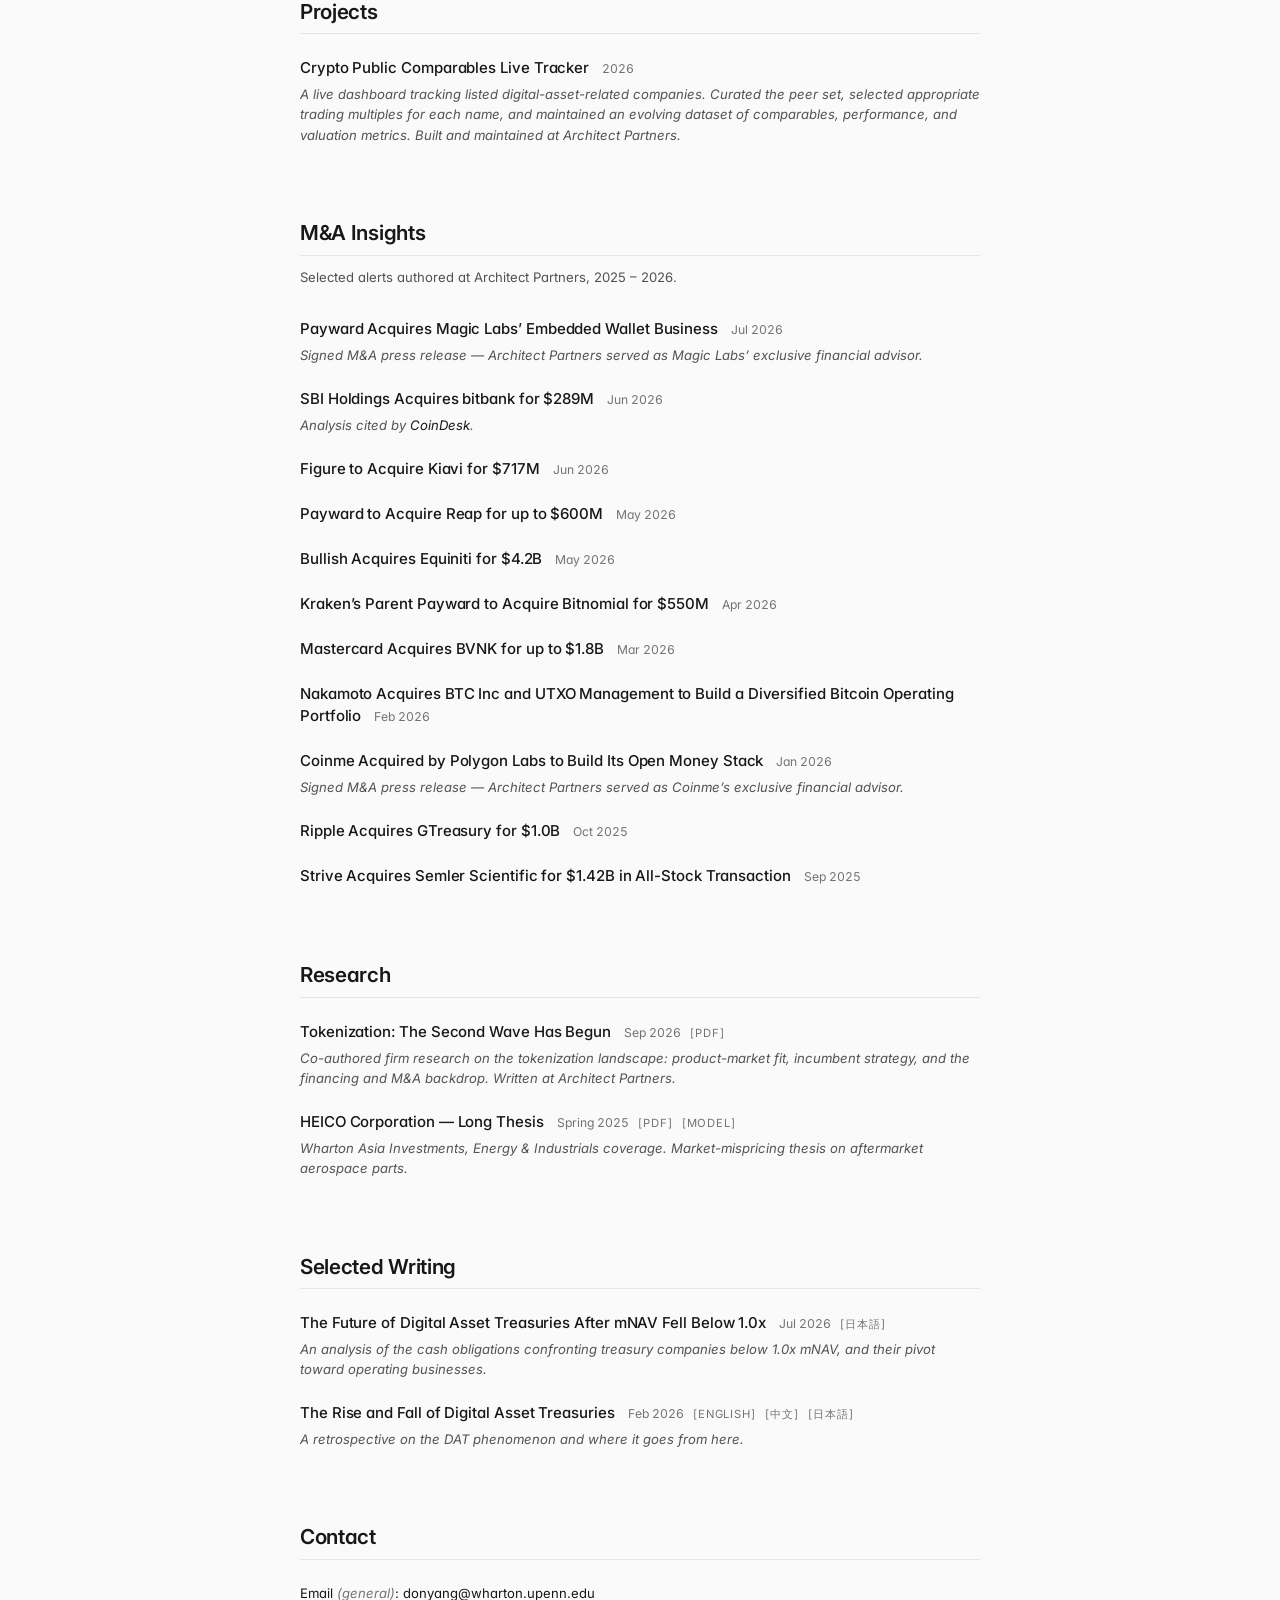
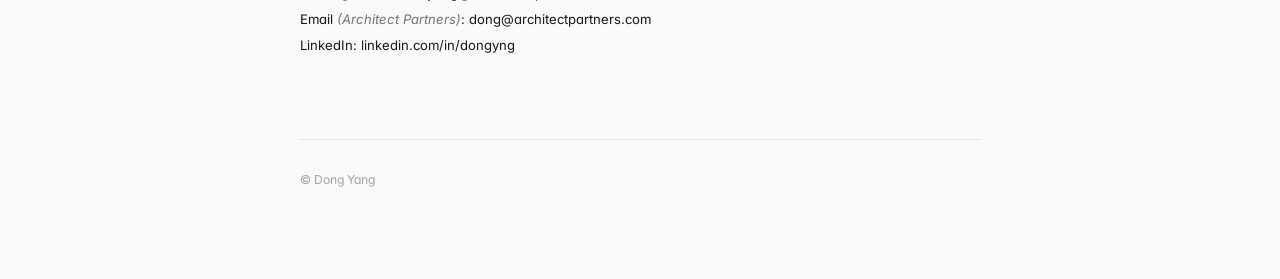
==== commit e8848f46: "Evercore 英文描述：multilingual material preparation Co-Authored-By: Claude Opus 5.5 <noreply@anthropic.c" ====
--- a/index.html
+++ b/index.html
@@ -72,7 +72,7 @@
         <span class="location">Beijing, China</span>
       </div>
     </div>
-    <p>Asia cross-border M&amp;A buyer screening, valuation and multilingual deal materials.</p>
+    <p>Asia cross-border M&amp;A buyer screening, valuation and multilingual material preparation.</p>
   </article>
 
   <article class="entry">
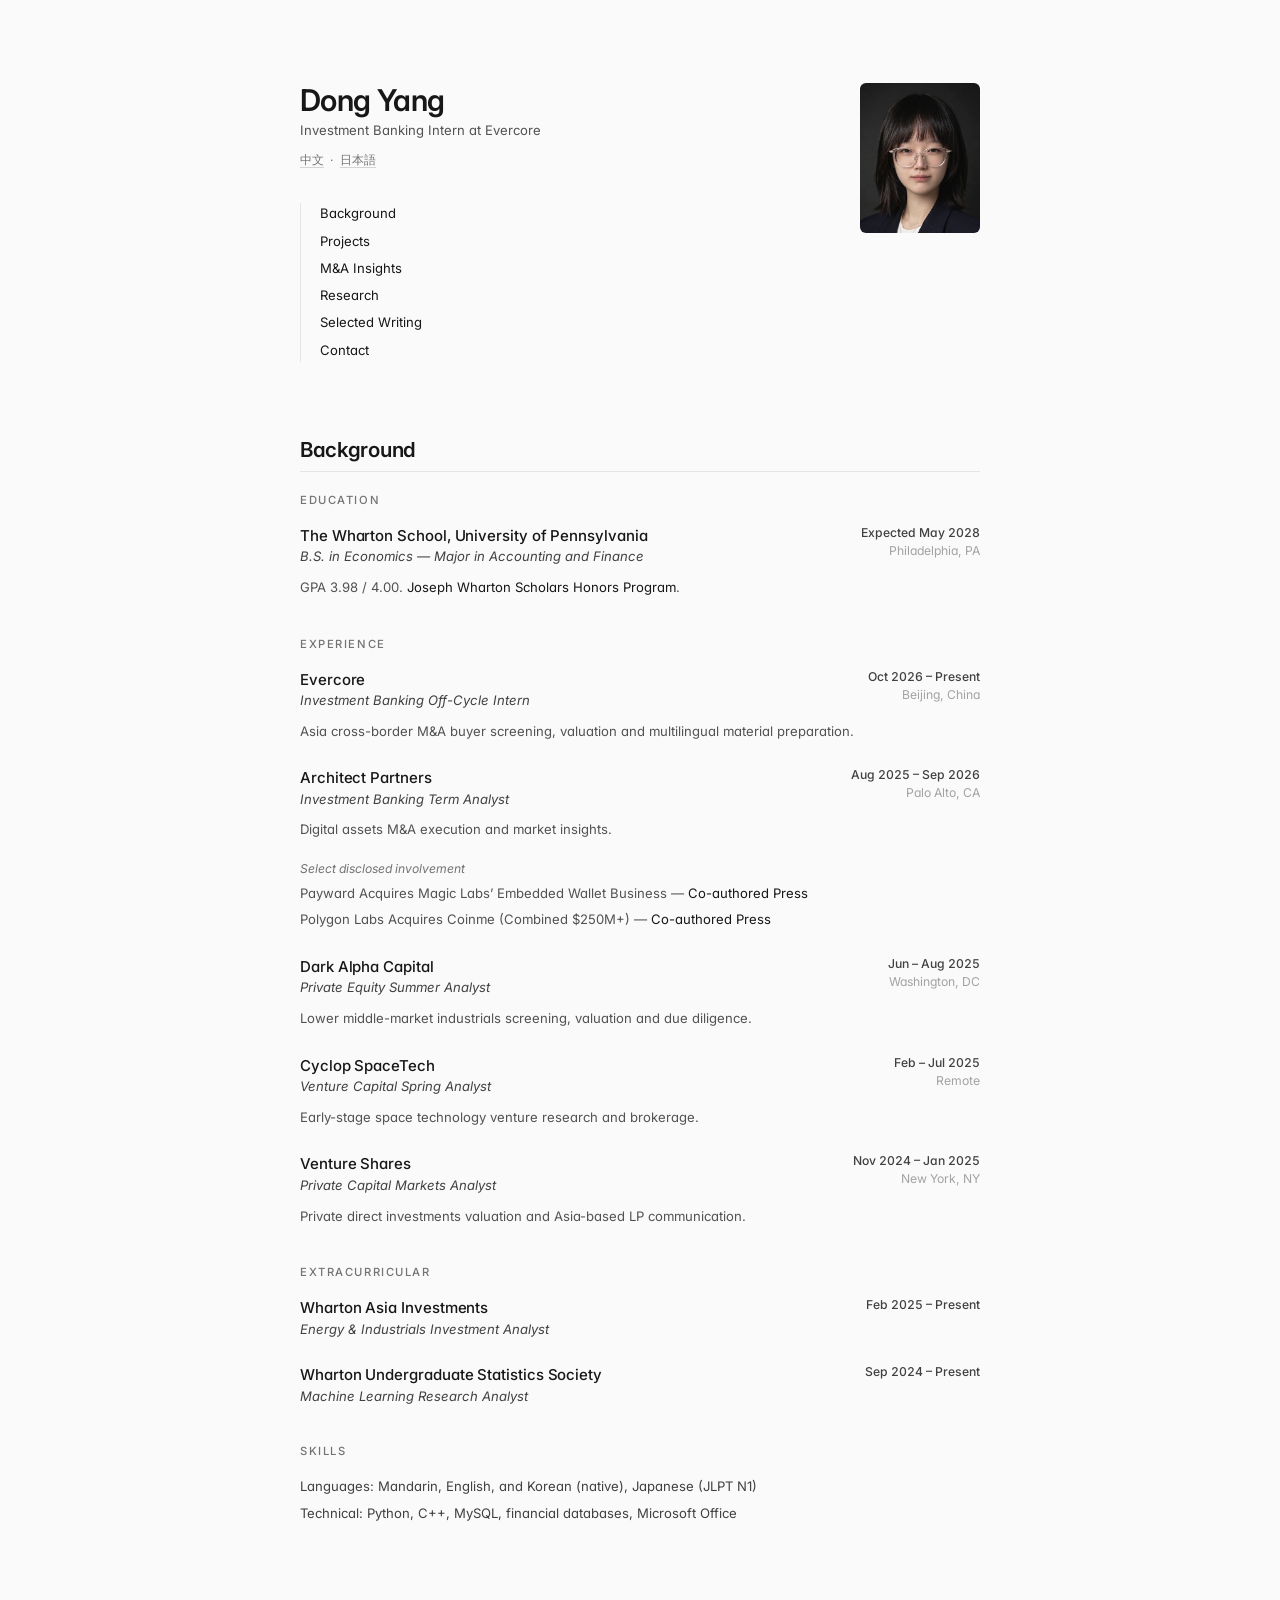
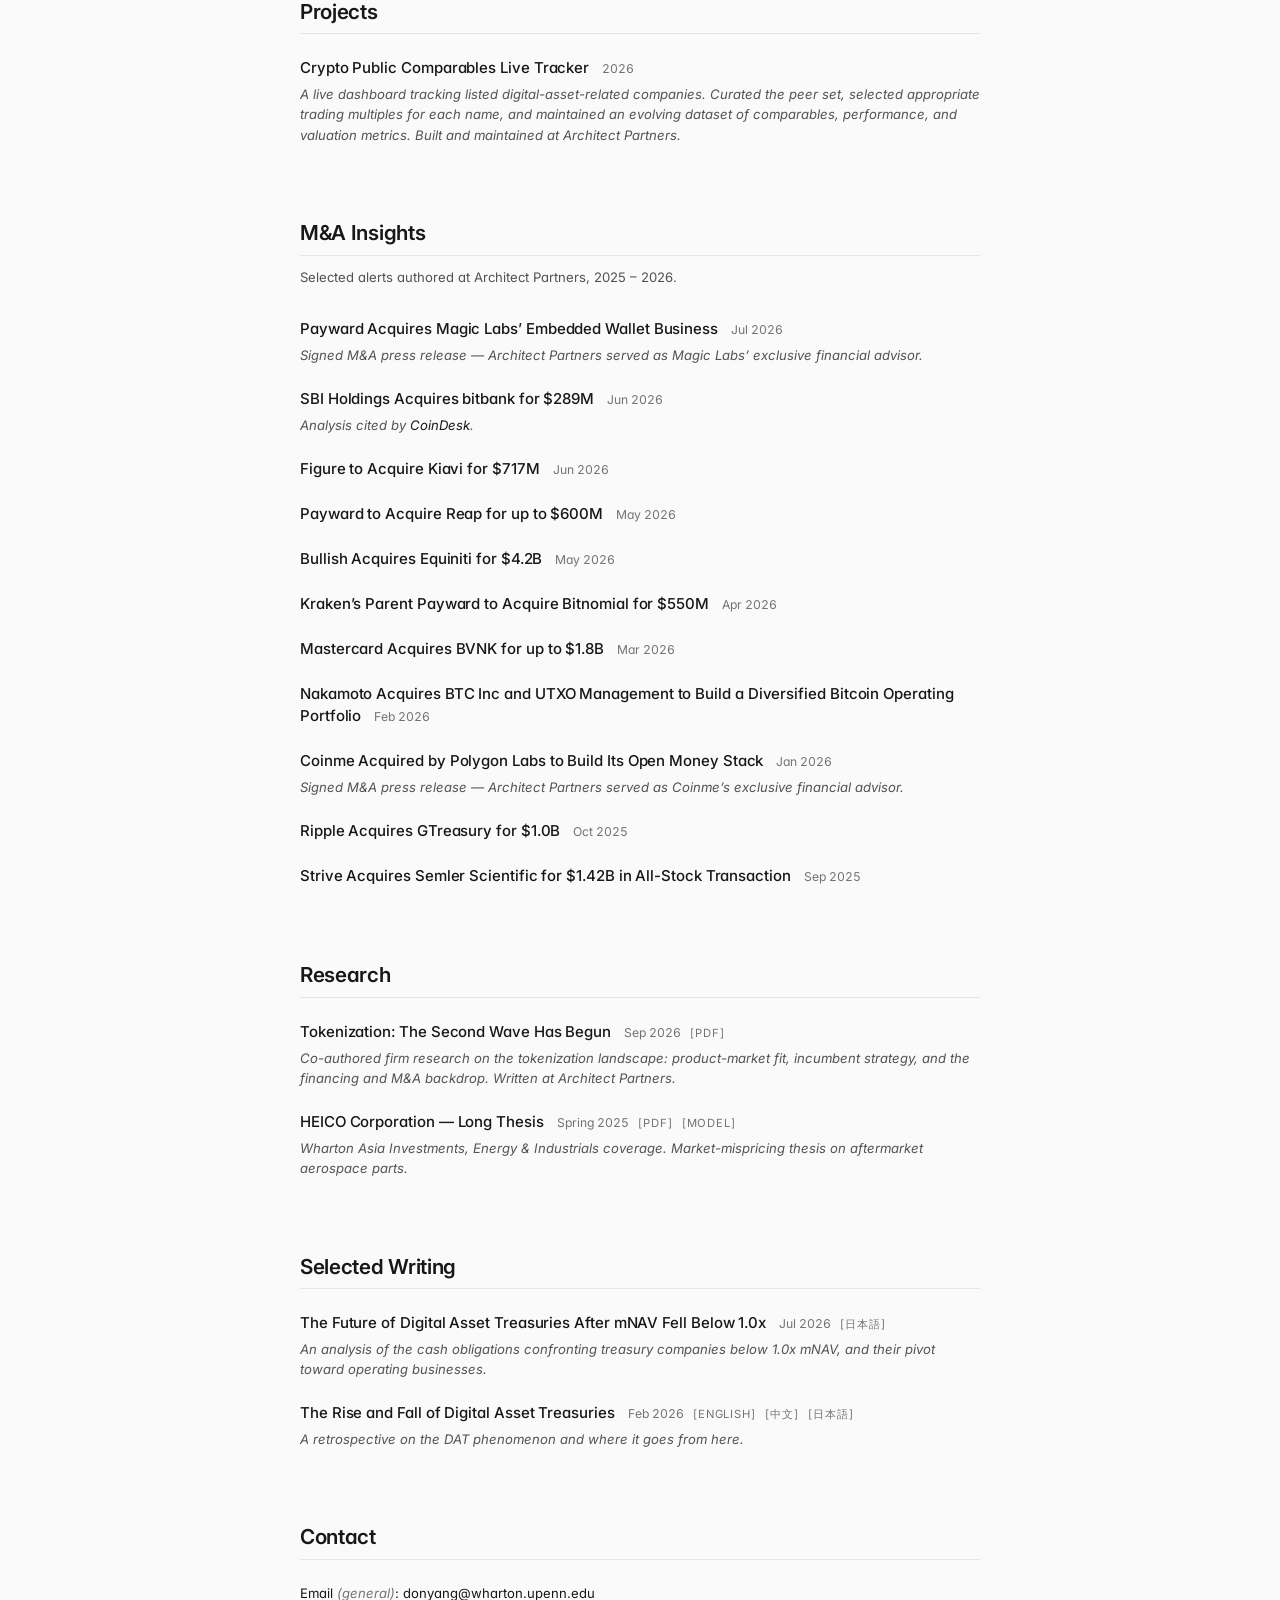
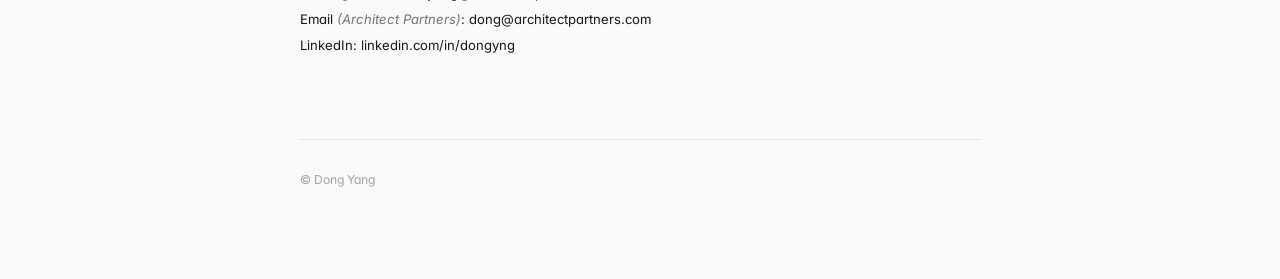
==== commit e863ff3e: "Cyclop SpaceTech 地点改为 Remote Co-Authored-By: Claude Opus 5.5 <noreply@anthropic.com>" ====
--- a/index.html
+++ b/index.html
@@ -114,7 +114,7 @@
       </div>
       <div class="entry-meta">
         <span class="date">Feb – Jul 2025</span>
-        <span class="location">Zagreb, Croatia</span>
+        <span class="location">Remote</span>
       </div>
     </div>
     <p>Early-stage space technology venture research and brokerage.</p>
